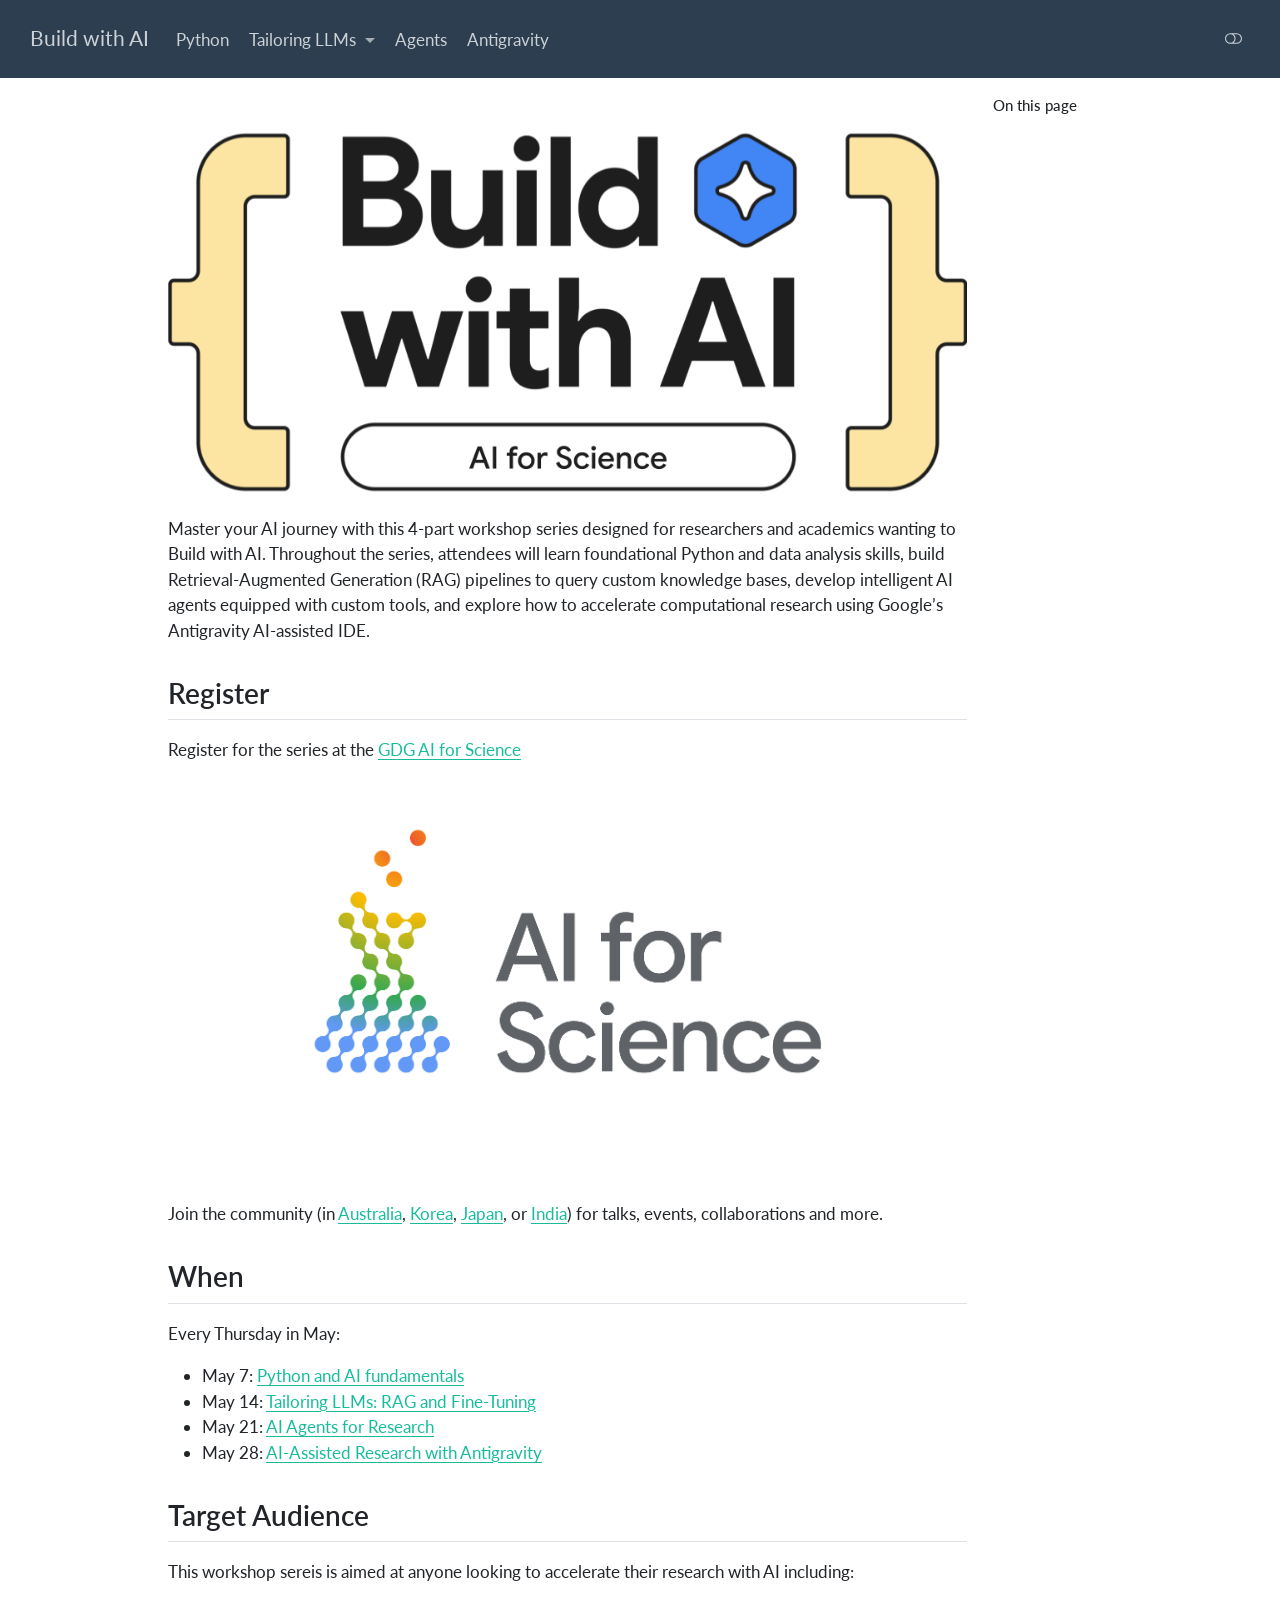
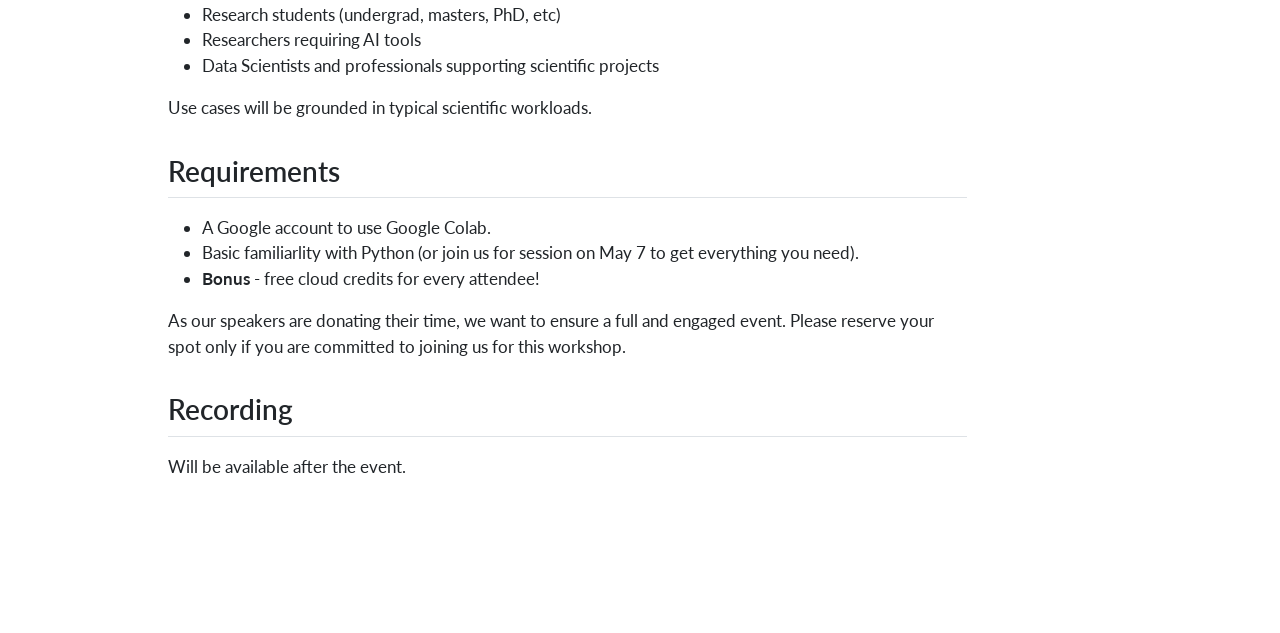
==== index.html @ 70e8b4d7 "Built site for gh-pages" ====
<!DOCTYPE html>
<html xmlns="http://www.w3.org/1999/xhtml" lang="en" xml:lang="en"><head>

<meta charset="utf-8">
<meta name="generator" content="quarto-1.8.27">

<meta name="viewport" content="width=device-width, initial-scale=1.0, user-scalable=yes">


<title>Build with AI</title>
<style>
code{white-space: pre-wrap;}
span.smallcaps{font-variant: small-caps;}
div.columns{display: flex; gap: min(4vw, 1.5em);}
div.column{flex: auto; overflow-x: auto;}
div.hanging-indent{margin-left: 1.5em; text-indent: -1.5em;}
ul.task-list{list-style: none;}
ul.task-list li input[type="checkbox"] {
  width: 0.8em;
  margin: 0 0.8em 0.2em -1em; /* quarto-specific, see https://github.com/quarto-dev/quarto-cli/issues/4556 */ 
  vertical-align: middle;
}
</style>


<script src="site_libs/quarto-nav/quarto-nav.js"></script>
<script src="site_libs/quarto-nav/headroom.min.js"></script>
<script src="site_libs/clipboard/clipboard.min.js"></script>
<script src="site_libs/quarto-search/autocomplete.umd.js"></script>
<script src="site_libs/quarto-search/fuse.min.js"></script>
<script src="site_libs/quarto-search/quarto-search.js"></script>
<meta name="quarto:offset" content="./">
<script src="site_libs/quarto-html/quarto.js" type="module"></script>
<script src="site_libs/quarto-html/tabsets/tabsets.js" type="module"></script>
<script src="site_libs/quarto-html/axe/axe-check.js" type="module"></script>
<script src="site_libs/quarto-html/popper.min.js"></script>
<script src="site_libs/quarto-html/tippy.umd.min.js"></script>
<script src="site_libs/quarto-html/anchor.min.js"></script>
<link href="site_libs/quarto-html/tippy.css" rel="stylesheet">
<link href="site_libs/quarto-html/quarto-syntax-highlighting-ed96de9b727972fe78a7b5d16c58bf87.css" rel="stylesheet" class="quarto-color-scheme" id="quarto-text-highlighting-styles">
<link href="site_libs/quarto-html/quarto-syntax-highlighting-dark-4d9afe2b8d18ee9fa5d0d57b5ed4214d.css" rel="stylesheet" class="quarto-color-scheme quarto-color-alternate" id="quarto-text-highlighting-styles">
<link href="site_libs/quarto-html/quarto-syntax-highlighting-ed96de9b727972fe78a7b5d16c58bf87.css" rel="stylesheet" class="quarto-color-scheme-extra" id="quarto-text-highlighting-styles">
<script src="site_libs/bootstrap/bootstrap.min.js"></script>
<link href="site_libs/bootstrap/bootstrap-icons.css" rel="stylesheet">
<link href="site_libs/bootstrap/bootstrap-bf780066b1fca8c22222318b3da0bfdb.min.css" rel="stylesheet" append-hash="true" class="quarto-color-scheme" id="quarto-bootstrap" data-mode="light">
<link href="site_libs/bootstrap/bootstrap-dark-e5eeef9e8c139ec4f16a8aa0ad0425fe.min.css" rel="stylesheet" append-hash="true" class="quarto-color-scheme quarto-color-alternate" id="quarto-bootstrap" data-mode="dark">
<link href="site_libs/bootstrap/bootstrap-bf780066b1fca8c22222318b3da0bfdb.min.css" rel="stylesheet" append-hash="true" class="quarto-color-scheme-extra" id="quarto-bootstrap" data-mode="light">
<script id="quarto-search-options" type="application/json">{
  "location": "navbar",
  "copy-button": false,
  "collapse-after": 3,
  "panel-placement": "end",
  "type": "overlay",
  "limit": 50,
  "keyboard-shortcut": [
    "f",
    "/",
    "s"
  ],
  "show-item-context": false,
  "language": {
    "search-no-results-text": "No results",
    "search-matching-documents-text": "matching documents",
    "search-copy-link-title": "Copy link to search",
    "search-hide-matches-text": "Hide additional matches",
    "search-more-match-text": "more match in this document",
    "search-more-matches-text": "more matches in this document",
    "search-clear-button-title": "Clear",
    "search-text-placeholder": "",
    "search-detached-cancel-button-title": "Cancel",
    "search-submit-button-title": "Submit",
    "search-label": "Search"
  }
}</script>
<script async="" src="https://www.googletagmanager.com/gtag/js?id=G-Z7E5C7LLKG"></script>

<script type="text/javascript">

window.dataLayer = window.dataLayer || [];
function gtag(){dataLayer.push(arguments);}
gtag('js', new Date());
gtag('config', 'G-Z7E5C7LLKG', { 'anonymize_ip': true});
</script>


<link rel="stylesheet" href="styles.css">
</head>

<body class="nav-fixed quarto-light"><script id="quarto-html-before-body" type="application/javascript">
    const toggleBodyColorMode = (bsSheetEl) => {
      const mode = bsSheetEl.getAttribute("data-mode");
      const bodyEl = window.document.querySelector("body");
      if (mode === "dark") {
        bodyEl.classList.add("quarto-dark");
        bodyEl.classList.remove("quarto-light");
      } else {
        bodyEl.classList.add("quarto-light");
        bodyEl.classList.remove("quarto-dark");
      }
    }
    const toggleBodyColorPrimary = () => {
      const bsSheetEl = window.document.querySelector("link#quarto-bootstrap:not([rel=disabled-stylesheet])");
      if (bsSheetEl) {
        toggleBodyColorMode(bsSheetEl);
      }
    }
    const setColorSchemeToggle = (alternate) => {
      const toggles = window.document.querySelectorAll('.quarto-color-scheme-toggle');
      for (let i=0; i < toggles.length; i++) {
        const toggle = toggles[i];
        if (toggle) {
          if (alternate) {
            toggle.classList.add("alternate");
          } else {
            toggle.classList.remove("alternate");
          }
        }
      }
    };
    const toggleColorMode = (alternate) => {
      // Switch the stylesheets
      const primaryStylesheets = window.document.querySelectorAll('link.quarto-color-scheme:not(.quarto-color-alternate)');
      const alternateStylesheets = window.document.querySelectorAll('link.quarto-color-scheme.quarto-color-alternate');
      manageTransitions('#quarto-margin-sidebar .nav-link', false);
      if (alternate) {
        // note: dark is layered on light, we don't disable primary!
        enableStylesheet(alternateStylesheets);
        for (const sheetNode of alternateStylesheets) {
          if (sheetNode.id === "quarto-bootstrap") {
            toggleBodyColorMode(sheetNode);
          }
        }
      } else {
        disableStylesheet(alternateStylesheets);
        enableStylesheet(primaryStylesheets)
        toggleBodyColorPrimary();
      }
      manageTransitions('#quarto-margin-sidebar .nav-link', true);
      // Switch the toggles
      setColorSchemeToggle(alternate)
      // Hack to workaround the fact that safari doesn't
      // properly recolor the scrollbar when toggling (#1455)
      if (navigator.userAgent.indexOf('Safari') > 0 && navigator.userAgent.indexOf('Chrome') == -1) {
        manageTransitions("body", false);
        window.scrollTo(0, 1);
        setTimeout(() => {
          window.scrollTo(0, 0);
          manageTransitions("body", true);
        }, 40);
      }
    }
    const disableStylesheet = (stylesheets) => {
      for (let i=0; i < stylesheets.length; i++) {
        const stylesheet = stylesheets[i];
        stylesheet.rel = 'disabled-stylesheet';
      }
    }
    const enableStylesheet = (stylesheets) => {
      for (let i=0; i < stylesheets.length; i++) {
        const stylesheet = stylesheets[i];
        if(stylesheet.rel !== 'stylesheet') { // for Chrome, which will still FOUC without this check
          stylesheet.rel = 'stylesheet';
        }
      }
    }
    const manageTransitions = (selector, allowTransitions) => {
      const els = window.document.querySelectorAll(selector);
      for (let i=0; i < els.length; i++) {
        const el = els[i];
        if (allowTransitions) {
          el.classList.remove('notransition');
        } else {
          el.classList.add('notransition');
        }
      }
    }
    const isFileUrl = () => {
      return window.location.protocol === 'file:';
    }
    const hasAlternateSentinel = () => {
      let styleSentinel = getColorSchemeSentinel();
      if (styleSentinel !== null) {
        return styleSentinel === "alternate";
      } else {
        return false;
      }
    }
    const setStyleSentinel = (alternate) => {
      const value = alternate ? "alternate" : "default";
      if (!isFileUrl()) {
        window.localStorage.setItem("quarto-color-scheme", value);
      } else {
        localAlternateSentinel = value;
      }
    }
    const getColorSchemeSentinel = () => {
      if (!isFileUrl()) {
        const storageValue = window.localStorage.getItem("quarto-color-scheme");
        return storageValue != null ? storageValue : localAlternateSentinel;
      } else {
        return localAlternateSentinel;
      }
    }
    const toggleGiscusIfUsed = (isAlternate, darkModeDefault) => {
      const baseTheme = document.querySelector('#giscus-base-theme')?.value ?? 'light';
      const alternateTheme = document.querySelector('#giscus-alt-theme')?.value ?? 'dark';
      let newTheme = '';
      if(authorPrefersDark) {
        newTheme = isAlternate ? baseTheme : alternateTheme;
      } else {
        newTheme = isAlternate ? alternateTheme : baseTheme;
      }
      const changeGiscusTheme = () => {
        // From: https://github.com/giscus/giscus/issues/336
        const sendMessage = (message) => {
          const iframe = document.querySelector('iframe.giscus-frame');
          if (!iframe) return;
          iframe.contentWindow.postMessage({ giscus: message }, 'https://giscus.app');
        }
        sendMessage({
          setConfig: {
            theme: newTheme
          }
        });
      }
      const isGiscussLoaded = window.document.querySelector('iframe.giscus-frame') !== null;
      if (isGiscussLoaded) {
        changeGiscusTheme();
      }
    };
    const authorPrefersDark = false;
    const queryPrefersDark = window.matchMedia('(prefers-color-scheme: dark)');
    const darkModeDefault = queryPrefersDark.matches;
      document.querySelector('link#quarto-text-highlighting-styles.quarto-color-scheme-extra').rel = 'disabled-stylesheet';
      document.querySelector('link#quarto-bootstrap.quarto-color-scheme-extra').rel = 'disabled-stylesheet';
    let localAlternateSentinel = darkModeDefault ? 'alternate' : 'default';
    // Dark / light mode switch
    window.quartoToggleColorScheme = () => {
      // Read the current dark / light value
      let toAlternate = !hasAlternateSentinel();
      toggleColorMode(toAlternate);
      setStyleSentinel(toAlternate);
      toggleGiscusIfUsed(toAlternate, darkModeDefault);
      window.dispatchEvent(new Event('resize'));
    };
    queryPrefersDark.addEventListener("change", e => {
      if(window.localStorage.getItem("quarto-color-scheme") !== null)
        return;
      const alternate = e.matches
      toggleColorMode(alternate);
      localAlternateSentinel = e.matches ? 'alternate' : 'default'; // this is used alongside local storage!
      toggleGiscusIfUsed(alternate, darkModeDefault);
    });
    // Switch to dark mode if need be
    if (hasAlternateSentinel()) {
      toggleColorMode(true);
    } else {
      toggleColorMode(false);
    }
  </script>

<div id="quarto-search-results"></div>
  <header id="quarto-header" class="headroom fixed-top">
    <nav class="navbar navbar-expand-lg " data-bs-theme="dark">
      <div class="navbar-container container-fluid">
      <div class="navbar-brand-container mx-auto">
    <a class="navbar-brand" href="./index.html">
    <span class="navbar-title">Build with AI</span>
    </a>
  </div>
            <div id="quarto-search" class="" title="Search"></div>
          <button class="navbar-toggler" type="button" data-bs-toggle="collapse" data-bs-target="#navbarCollapse" aria-controls="navbarCollapse" role="menu" aria-expanded="false" aria-label="Toggle navigation" onclick="if (window.quartoToggleHeadroom) { window.quartoToggleHeadroom(); }">
  <span class="navbar-toggler-icon"></span>
</button>
          <div class="collapse navbar-collapse" id="navbarCollapse">
            <ul class="navbar-nav navbar-nav-scroll me-auto">
  <li class="nav-item">
    <a class="nav-link" href="./session/01-intro.html"> 
<span class="menu-text">Python</span></a>
  </li>  
  <li class="nav-item dropdown ">
    <a class="nav-link dropdown-toggle" href="#" id="nav-menu-tailoring-llms" role="link" data-bs-toggle="dropdown" aria-expanded="false">
 <span class="menu-text">Tailoring LLMs</span>
    </a>
    <ul class="dropdown-menu" aria-labelledby="nav-menu-tailoring-llms">    
        <li>
    <a class="dropdown-item" href="./session/02-a-finetune.html">
 <span class="dropdown-text">Finetuning</span></a>
  </li>  
        <li>
    <a class="dropdown-item" href="./session/02-b-RAG.html">
 <span class="dropdown-text">RAG</span></a>
  </li>  
    </ul>
  </li>
  <li class="nav-item">
    <a class="nav-link" href="./session/03-agents.html"> 
<span class="menu-text">Agents</span></a>
  </li>  
  <li class="nav-item">
    <a class="nav-link" href="./session/04-antigravity.html"> 
<span class="menu-text">Antigravity</span></a>
  </li>  
</ul>
          </div> <!-- /navcollapse -->
            <div class="quarto-navbar-tools">
  <a href="" class="quarto-color-scheme-toggle quarto-navigation-tool  px-1" onclick="window.quartoToggleColorScheme(); return false;" title="Toggle dark mode"><i class="bi"></i></a>
</div>
      </div> <!-- /container-fluid -->
    </nav>
</header>
<!-- content -->
<div id="quarto-content" class="quarto-container page-columns page-rows-contents page-layout-article page-navbar">
<!-- sidebar -->
<!-- margin-sidebar -->
    <div id="quarto-margin-sidebar" class="sidebar margin-sidebar">
        <nav id="TOC" role="doc-toc" class="toc-active">
    <h2 id="toc-title">On this page</h2>
   
  <ul class="collapse">
  <li><a href="#register" id="toc-register" class="nav-link active" data-scroll-target="#register">Register</a></li>
  <li><a href="#when" id="toc-when" class="nav-link" data-scroll-target="#when">When</a></li>
  <li><a href="#target-audience" id="toc-target-audience" class="nav-link" data-scroll-target="#target-audience">Target Audience</a></li>
  <li><a href="#requirements" id="toc-requirements" class="nav-link" data-scroll-target="#requirements">Requirements</a></li>
  <li><a href="#recording" id="toc-recording" class="nav-link" data-scroll-target="#recording">Recording</a></li>
  </ul>
<div class="toc-actions"><ul class="collapse"><li><a href="https://github.com/gdgaiforscience/Build-with-AI/edit/main/index.qmd" class="toc-action"><i class="bi bi-github"></i>Edit this page</a></li></ul></div></nav>
    </div>
<!-- main -->
<main class="content" id="quarto-document-content"><header id="title-block-header" class="quarto-title-block"></header>





<p><img src="./BwAI-logo.png" class="img-fluid"></p>
<p>Master your AI journey with this 4-part workshop series designed for researchers and academics wanting to Build with AI. Throughout the series, attendees will learn foundational Python and data analysis skills, build Retrieval-Augmented Generation (RAG) pipelines to query custom knowledge bases, develop intelligent AI agents equipped with custom tools, and explore how to accelerate computational research using Google’s Antigravity AI-assisted IDE.</p>
<section id="register" class="level2">
<h2 class="anchored" data-anchor-id="register">Register</h2>
<p>Register for the series at the <a href="https://gdg.community.dev/events/details/google-gdg-ai-for-science-australia-presents-build-with-ai-python-and-ai-fundamentals/">GDG AI for Science</a></p>
<p><img src="./aiforsci.png" class="img-fluid"></p>
<p>Join the community (in <a href="https://gdg.community.dev/gdg-ai-for-science-australia/">Australia</a>, <a href="https://gdg.community.dev/gdg-ai-for-science-korea/">Korea</a>, <a href="https://gdg.community.dev/gdg-ai-for-science-japan">Japan</a>, or <a href="https://gdg.community.dev/gdg-ai-for-science-india/">India</a>) for talks, events, collaborations and more.</p>
</section>
<section id="when" class="level2">
<h2 class="anchored" data-anchor-id="when">When</h2>
<p>Every Thursday in May:</p>
<ul>
<li>May 7: <a href="https://gdg.community.dev/events/details/google-gdg-ai-for-science-australia-presents-build-with-ai-python-and-ai-fundamentals/">Python and AI fundamentals</a></li>
<li>May 14: <a href="https://gdg.community.dev/events/details/google-gdg-ai-for-science-australia-presents-build-with-ai-tailoring-llms-rag-and-fine-tuning/">Tailoring LLMs: RAG and Fine-Tuning</a></li>
<li>May 21: <a href="https://gdg.community.dev/events/details/google-gdg-ai-for-science-australia-presents-build-with-ai-ai-agents-for-research/">AI Agents for Research</a></li>
<li>May 28: <a href="https://gdg.community.dev/events/details/google-gdg-ai-for-science-australia-presents-build-with-ai-ai-assisted-research-with-antigravity/">AI-Assisted Research with Antigravity</a></li>
</ul>
</section>
<section id="target-audience" class="level2">
<h2 class="anchored" data-anchor-id="target-audience">Target Audience</h2>
<p>This workshop sereis is aimed at anyone looking to accelerate their research with AI including:</p>
<ul>
<li>Research students (undergrad, masters, PhD, etc)</li>
<li>Researchers requiring AI tools</li>
<li>Data Scientists and professionals supporting scientific projects</li>
</ul>
<p>Use cases will be grounded in typical scientific workloads.</p>
</section>
<section id="requirements" class="level2">
<h2 class="anchored" data-anchor-id="requirements">Requirements</h2>
<ul>
<li>A Google account to use Google Colab.</li>
<li>Basic familiarlity with Python (or join us for session on May 7 to get everything you need).</li>
<li><strong>Bonus</strong> - free cloud credits for every attendee!</li>
</ul>
<p>As our speakers are donating their time, we want to ensure a full and engaged event. Please reserve your spot only if you are committed to joining us for this workshop.</p>
</section>
<section id="recording" class="level2">
<h2 class="anchored" data-anchor-id="recording">Recording</h2>
<p>Will be available after the event.</p>


</section>

</main> <!-- /main -->
<script id="quarto-html-after-body" type="application/javascript">
  window.document.addEventListener("DOMContentLoaded", function (event) {
    // Ensure there is a toggle, if there isn't float one in the top right
    if (window.document.querySelector('.quarto-color-scheme-toggle') === null) {
      const a = window.document.createElement('a');
      a.classList.add('top-right');
      a.classList.add('quarto-color-scheme-toggle');
      a.href = "";
      a.onclick = function() { try { window.quartoToggleColorScheme(); } catch {} return false; };
      const i = window.document.createElement("i");
      i.classList.add('bi');
      a.appendChild(i);
      window.document.body.appendChild(a);
    }
    setColorSchemeToggle(hasAlternateSentinel())
    const icon = "";
    const anchorJS = new window.AnchorJS();
    anchorJS.options = {
      placement: 'right',
      icon: icon
    };
    anchorJS.add('.anchored');
    const isCodeAnnotation = (el) => {
      for (const clz of el.classList) {
        if (clz.startsWith('code-annotation-')) {                     
          return true;
        }
      }
      return false;
    }
    const onCopySuccess = function(e) {
      // button target
      const button = e.trigger;
      // don't keep focus
      button.blur();
      // flash "checked"
      button.classList.add('code-copy-button-checked');
      var currentTitle = button.getAttribute("title");
      button.setAttribute("title", "Copied!");
      let tooltip;
      if (window.bootstrap) {
        button.setAttribute("data-bs-toggle", "tooltip");
        button.setAttribute("data-bs-placement", "left");
        button.setAttribute("data-bs-title", "Copied!");
        tooltip = new bootstrap.Tooltip(button, 
          { trigger: "manual", 
            customClass: "code-copy-button-tooltip",
            offset: [0, -8]});
        tooltip.show();    
      }
      setTimeout(function() {
        if (tooltip) {
          tooltip.hide();
          button.removeAttribute("data-bs-title");
          button.removeAttribute("data-bs-toggle");
          button.removeAttribute("data-bs-placement");
        }
        button.setAttribute("title", currentTitle);
        button.classList.remove('code-copy-button-checked');
      }, 1000);
      // clear code selection
      e.clearSelection();
    }
    const getTextToCopy = function(trigger) {
      const outerScaffold = trigger.parentElement.cloneNode(true);
      const codeEl = outerScaffold.querySelector('code');
      for (const childEl of codeEl.children) {
        if (isCodeAnnotation(childEl)) {
          childEl.remove();
        }
      }
      return codeEl.innerText;
    }
    const clipboard = new window.ClipboardJS('.code-copy-button:not([data-in-quarto-modal])', {
      text: getTextToCopy
    });
    clipboard.on('success', onCopySuccess);
    if (window.document.getElementById('quarto-embedded-source-code-modal')) {
      const clipboardModal = new window.ClipboardJS('.code-copy-button[data-in-quarto-modal]', {
        text: getTextToCopy,
        container: window.document.getElementById('quarto-embedded-source-code-modal')
      });
      clipboardModal.on('success', onCopySuccess);
    }
      var localhostRegex = new RegExp(/^(?:http|https):\/\/localhost\:?[0-9]*\//);
      var mailtoRegex = new RegExp(/^mailto:/);
        var filterRegex = new RegExp("https:\/\/gdgaiforscience\.github\.io\/Build-with-AI\/");
      var isInternal = (href) => {
          return filterRegex.test(href) || localhostRegex.test(href) || mailtoRegex.test(href);
      }
      // Inspect non-navigation links and adorn them if external
     var links = window.document.querySelectorAll('a[href]:not(.nav-link):not(.navbar-brand):not(.toc-action):not(.sidebar-link):not(.sidebar-item-toggle):not(.pagination-link):not(.no-external):not([aria-hidden]):not(.dropdown-item):not(.quarto-navigation-tool):not(.about-link)');
      for (var i=0; i<links.length; i++) {
        const link = links[i];
        if (!isInternal(link.href)) {
          // undo the damage that might have been done by quarto-nav.js in the case of
          // links that we want to consider external
          if (link.dataset.originalHref !== undefined) {
            link.href = link.dataset.originalHref;
          }
        }
      }
    function tippyHover(el, contentFn, onTriggerFn, onUntriggerFn) {
      const config = {
        allowHTML: true,
        maxWidth: 500,
        delay: 100,
        arrow: false,
        appendTo: function(el) {
            return el.parentElement;
        },
        interactive: true,
        interactiveBorder: 10,
        theme: 'quarto',
        placement: 'bottom-start',
      };
      if (contentFn) {
        config.content = contentFn;
      }
      if (onTriggerFn) {
        config.onTrigger = onTriggerFn;
      }
      if (onUntriggerFn) {
        config.onUntrigger = onUntriggerFn;
      }
      window.tippy(el, config); 
    }
    const noterefs = window.document.querySelectorAll('a[role="doc-noteref"]');
    for (var i=0; i<noterefs.length; i++) {
      const ref = noterefs[i];
      tippyHover(ref, function() {
        // use id or data attribute instead here
        let href = ref.getAttribute('data-footnote-href') || ref.getAttribute('href');
        try { href = new URL(href).hash; } catch {}
        const id = href.replace(/^#\/?/, "");
        const note = window.document.getElementById(id);
        if (note) {
          return note.innerHTML;
        } else {
          return "";
        }
      });
    }
    const xrefs = window.document.querySelectorAll('a.quarto-xref');
    const processXRef = (id, note) => {
      // Strip column container classes
      const stripColumnClz = (el) => {
        el.classList.remove("page-full", "page-columns");
        if (el.children) {
          for (const child of el.children) {
            stripColumnClz(child);
          }
        }
      }
      stripColumnClz(note)
      if (id === null || id.startsWith('sec-')) {
        // Special case sections, only their first couple elements
        const container = document.createElement("div");
        if (note.children && note.children.length > 2) {
          container.appendChild(note.children[0].cloneNode(true));
          for (let i = 1; i < note.children.length; i++) {
            const child = note.children[i];
            if (child.tagName === "P" && child.innerText === "") {
              continue;
            } else {
              container.appendChild(child.cloneNode(true));
              break;
            }
          }
          if (window.Quarto?.typesetMath) {
            window.Quarto.typesetMath(container);
          }
          return container.innerHTML
        } else {
          if (window.Quarto?.typesetMath) {
            window.Quarto.typesetMath(note);
          }
          return note.innerHTML;
        }
      } else {
        // Remove any anchor links if they are present
        const anchorLink = note.querySelector('a.anchorjs-link');
        if (anchorLink) {
          anchorLink.remove();
        }
        if (window.Quarto?.typesetMath) {
          window.Quarto.typesetMath(note);
        }
        if (note.classList.contains("callout")) {
          return note.outerHTML;
        } else {
          return note.innerHTML;
        }
      }
    }
    for (var i=0; i<xrefs.length; i++) {
      const xref = xrefs[i];
      tippyHover(xref, undefined, function(instance) {
        instance.disable();
        let url = xref.getAttribute('href');
        let hash = undefined; 
        if (url.startsWith('#')) {
          hash = url;
        } else {
          try { hash = new URL(url).hash; } catch {}
        }
        if (hash) {
          const id = hash.replace(/^#\/?/, "");
          const note = window.document.getElementById(id);
          if (note !== null) {
            try {
              const html = processXRef(id, note.cloneNode(true));
              instance.setContent(html);
            } finally {
              instance.enable();
              instance.show();
            }
          } else {
            // See if we can fetch this
            fetch(url.split('#')[0])
            .then(res => res.text())
            .then(html => {
              const parser = new DOMParser();
              const htmlDoc = parser.parseFromString(html, "text/html");
              const note = htmlDoc.getElementById(id);
              if (note !== null) {
                const html = processXRef(id, note);
                instance.setContent(html);
              } 
            }).finally(() => {
              instance.enable();
              instance.show();
            });
          }
        } else {
          // See if we can fetch a full url (with no hash to target)
          // This is a special case and we should probably do some content thinning / targeting
          fetch(url)
          .then(res => res.text())
          .then(html => {
            const parser = new DOMParser();
            const htmlDoc = parser.parseFromString(html, "text/html");
            const note = htmlDoc.querySelector('main.content');
            if (note !== null) {
              // This should only happen for chapter cross references
              // (since there is no id in the URL)
              // remove the first header
              if (note.children.length > 0 && note.children[0].tagName === "HEADER") {
                note.children[0].remove();
              }
              const html = processXRef(null, note);
              instance.setContent(html);
            } 
          }).finally(() => {
            instance.enable();
            instance.show();
          });
        }
      }, function(instance) {
      });
    }
        let selectedAnnoteEl;
        const selectorForAnnotation = ( cell, annotation) => {
          let cellAttr = 'data-code-cell="' + cell + '"';
          let lineAttr = 'data-code-annotation="' +  annotation + '"';
          const selector = 'span[' + cellAttr + '][' + lineAttr + ']';
          return selector;
        }
        const selectCodeLines = (annoteEl) => {
          const doc = window.document;
          const targetCell = annoteEl.getAttribute("data-target-cell");
          const targetAnnotation = annoteEl.getAttribute("data-target-annotation");
          const annoteSpan = window.document.querySelector(selectorForAnnotation(targetCell, targetAnnotation));
          const lines = annoteSpan.getAttribute("data-code-lines").split(",");
          const lineIds = lines.map((line) => {
            return targetCell + "-" + line;
          })
          let top = null;
          let height = null;
          let parent = null;
          if (lineIds.length > 0) {
              //compute the position of the single el (top and bottom and make a div)
              const el = window.document.getElementById(lineIds[0]);
              top = el.offsetTop;
              height = el.offsetHeight;
              parent = el.parentElement.parentElement;
            if (lineIds.length > 1) {
              const lastEl = window.document.getElementById(lineIds[lineIds.length - 1]);
              const bottom = lastEl.offsetTop + lastEl.offsetHeight;
              height = bottom - top;
            }
            if (top !== null && height !== null && parent !== null) {
              // cook up a div (if necessary) and position it 
              let div = window.document.getElementById("code-annotation-line-highlight");
              if (div === null) {
                div = window.document.createElement("div");
                div.setAttribute("id", "code-annotation-line-highlight");
                div.style.position = 'absolute';
                parent.appendChild(div);
              }
              div.style.top = top - 2 + "px";
              div.style.height = height + 4 + "px";
              div.style.left = 0;
              let gutterDiv = window.document.getElementById("code-annotation-line-highlight-gutter");
              if (gutterDiv === null) {
                gutterDiv = window.document.createElement("div");
                gutterDiv.setAttribute("id", "code-annotation-line-highlight-gutter");
                gutterDiv.style.position = 'absolute';
                const codeCell = window.document.getElementById(targetCell);
                const gutter = codeCell.querySelector('.code-annotation-gutter');
                gutter.appendChild(gutterDiv);
              }
              gutterDiv.style.top = top - 2 + "px";
              gutterDiv.style.height = height + 4 + "px";
            }
            selectedAnnoteEl = annoteEl;
          }
        };
        const unselectCodeLines = () => {
          const elementsIds = ["code-annotation-line-highlight", "code-annotation-line-highlight-gutter"];
          elementsIds.forEach((elId) => {
            const div = window.document.getElementById(elId);
            if (div) {
              div.remove();
            }
          });
          selectedAnnoteEl = undefined;
        };
          // Handle positioning of the toggle
      window.addEventListener(
        "resize",
        throttle(() => {
          elRect = undefined;
          if (selectedAnnoteEl) {
            selectCodeLines(selectedAnnoteEl);
          }
        }, 10)
      );
      function throttle(fn, ms) {
      let throttle = false;
      let timer;
        return (...args) => {
          if(!throttle) { // first call gets through
              fn.apply(this, args);
              throttle = true;
          } else { // all the others get throttled
              if(timer) clearTimeout(timer); // cancel #2
              timer = setTimeout(() => {
                fn.apply(this, args);
                timer = throttle = false;
              }, ms);
          }
        };
      }
        // Attach click handler to the DT
        const annoteDls = window.document.querySelectorAll('dt[data-target-cell]');
        for (const annoteDlNode of annoteDls) {
          annoteDlNode.addEventListener('click', (event) => {
            const clickedEl = event.target;
            if (clickedEl !== selectedAnnoteEl) {
              unselectCodeLines();
              const activeEl = window.document.querySelector('dt[data-target-cell].code-annotation-active');
              if (activeEl) {
                activeEl.classList.remove('code-annotation-active');
              }
              selectCodeLines(clickedEl);
              clickedEl.classList.add('code-annotation-active');
            } else {
              // Unselect the line
              unselectCodeLines();
              clickedEl.classList.remove('code-annotation-active');
            }
          });
        }
    const findCites = (el) => {
      const parentEl = el.parentElement;
      if (parentEl) {
        const cites = parentEl.dataset.cites;
        if (cites) {
          return {
            el,
            cites: cites.split(' ')
          };
        } else {
          return findCites(el.parentElement)
        }
      } else {
        return undefined;
      }
    };
    var bibliorefs = window.document.querySelectorAll('a[role="doc-biblioref"]');
    for (var i=0; i<bibliorefs.length; i++) {
      const ref = bibliorefs[i];
      const citeInfo = findCites(ref);
      if (citeInfo) {
        tippyHover(citeInfo.el, function() {
          var popup = window.document.createElement('div');
          citeInfo.cites.forEach(function(cite) {
            var citeDiv = window.document.createElement('div');
            citeDiv.classList.add('hanging-indent');
            citeDiv.classList.add('csl-entry');
            var biblioDiv = window.document.getElementById('ref-' + cite);
            if (biblioDiv) {
              citeDiv.innerHTML = biblioDiv.innerHTML;
            }
            popup.appendChild(citeDiv);
          });
          return popup.innerHTML;
        });
      }
    }
  });
  </script>
</div> <!-- /content -->




<footer class="footer"><div class="nav-footer"><div class="nav-footer-center"><div class="toc-actions d-sm-block d-md-none"><ul><li><a href="https://github.com/gdgaiforscience/Build-with-AI/edit/main/index.qmd" class="toc-action"><i class="bi bi-github"></i>Edit this page</a></li></ul></div></div></div></footer></body></html>
---- site_libs/quarto-html/tippy.css ----
.tippy-box[data-animation=fade][data-state=hidden]{opacity:0}[data-tippy-root]{max-width:calc(100vw - 10px)}.tippy-box{position:relative;background-color:#333;color:#fff;border-radius:4px;font-size:14px;line-height:1.4;white-space:normal;outline:0;transition-property:transform,visibility,opacity}.tippy-box[data-placement^=top]>.tippy-arrow{bottom:0}.tippy-box[data-placement^=top]>.tippy-arrow:before{bottom:-7px;left:0;border-width:8px 8px 0;border-top-color:initial;transform-origin:center top}.tippy-box[data-placement^=bottom]>.tippy-arrow{top:0}.tippy-box[data-placement^=bottom]>.tippy-arrow:before{top:-7px;left:0;border-width:0 8px 8px;border-bottom-color:initial;transform-origin:center bottom}.tippy-box[data-placement^=left]>.tippy-arrow{right:0}.tippy-box[data-placement^=left]>.tippy-arrow:before{border-width:8px 0 8px 8px;border-left-color:initial;right:-7px;transform-origin:center left}.tippy-box[data-placement^=right]>.tippy-arrow{left:0}.tippy-box[data-placement^=right]>.tippy-arrow:before{left:-7px;border-width:8px 8px 8px 0;border-right-color:initial;transform-origin:center right}.tippy-box[data-inertia][data-state=visible]{transition-timing-function:cubic-bezier(.54,1.5,.38,1.11)}.tippy-arrow{width:16px;height:16px;color:#333}.tippy-arrow:before{content:"";position:absolute;border-color:transparent;border-style:solid}.tippy-content{position:relative;padding:5px 9px;z-index:1}
---- site_libs/quarto-html/quarto-syntax-highlighting-ed96de9b727972fe78a7b5d16c58bf87.css ----
/* quarto syntax highlight colors */
:root {
  --quarto-hl-ot-color: #003B4F;
  --quarto-hl-at-color: #657422;
  --quarto-hl-ss-color: #20794D;
  --quarto-hl-an-color: #5E5E5E;
  --quarto-hl-fu-color: #4758AB;
  --quarto-hl-st-color: #20794D;
  --quarto-hl-cf-color: #003B4F;
  --quarto-hl-op-color: #5E5E5E;
  --quarto-hl-er-color: #AD0000;
  --quarto-hl-bn-color: #AD0000;
  --quarto-hl-al-color: #AD0000;
  --quarto-hl-va-color: #111111;
  --quarto-hl-bu-color: inherit;
  --quarto-hl-ex-color: inherit;
  --quarto-hl-pp-color: #AD0000;
  --quarto-hl-in-color: #5E5E5E;
  --quarto-hl-vs-color: #20794D;
  --quarto-hl-wa-color: #5E5E5E;
  --quarto-hl-do-color: #5E5E5E;
  --quarto-hl-im-color: #00769E;
  --quarto-hl-ch-color: #20794D;
  --quarto-hl-dt-color: #AD0000;
  --quarto-hl-fl-color: #AD0000;
  --quarto-hl-co-color: #5E5E5E;
  --quarto-hl-cv-color: #5E5E5E;
  --quarto-hl-cn-color: #8f5902;
  --quarto-hl-sc-color: #5E5E5E;
  --quarto-hl-dv-color: #AD0000;
  --quarto-hl-kw-color: #003B4F;
}

/* other quarto variables */
:root {
  --quarto-font-monospace: SFMono-Regular, Menlo, Monaco, Consolas, "Liberation Mono", "Courier New", monospace;
}

/* syntax highlight based on Pandoc's rules */
pre > code.sourceCode > span {
  color: #003B4F;
}

code.sourceCode > span {
  color: #003B4F;
}

div.sourceCode,
div.sourceCode pre.sourceCode {
  color: #003B4F;
}

/* Normal */
code span {
  color: #003B4F;
}

/* Alert */
code span.al {
  color: #AD0000;
  font-style: inherit;
}

/* Annotation */
code span.an {
  color: #5E5E5E;
  font-style: inherit;
}

/* Attribute */
code span.at {
  color: #657422;
  font-style: inherit;
}

/* BaseN */
code span.bn {
  color: #AD0000;
  font-style: inherit;
}

/* BuiltIn */
code span.bu {
  font-style: inherit;
}

/* ControlFlow */
code span.cf {
  color: #003B4F;
  font-weight: bold;
  font-style: inherit;
}

/* Char */
code span.ch {
  color: #20794D;
  font-style: inherit;
}

/* Constant */
code span.cn {
  color: #8f5902;
  font-style: inherit;
}

/* Comment */
code span.co {
  color: #5E5E5E;
  font-style: inherit;
}

/* CommentVar */
code span.cv {
  color: #5E5E5E;
  font-style: italic;
}

/* Documentation */
code span.do {
  color: #5E5E5E;
  font-style: italic;
}

/* DataType */
code span.dt {
  color: #AD0000;
  font-style: inherit;
}

/* DecVal */
code span.dv {
  color: #AD0000;
  font-style: inherit;
}

/* Error */
code span.er {
  color: #AD0000;
  font-style: inherit;
}

/* Extension */
code span.ex {
  font-style: inherit;
}

/* Float */
code span.fl {
  color: #AD0000;
  font-style: inherit;
}

/* Function */
code span.fu {
  color: #4758AB;
  font-style: inherit;
}

/* Import */
code span.im {
  color: #00769E;
  font-style: inherit;
}

/* Information */
code span.in {
  color: #5E5E5E;
  font-style: inherit;
}

/* Keyword */
code span.kw {
  color: #003B4F;
  font-weight: bold;
  font-style: inherit;
}

/* Operator */
code span.op {
  color: #5E5E5E;
  font-style: inherit;
}

/* Other */
code span.ot {
  color: #003B4F;
  font-style: inherit;
}

/* Preprocessor */
code span.pp {
  color: #AD0000;
  font-style: inherit;
}

/* SpecialChar */
code span.sc {
  color: #5E5E5E;
  font-style: inherit;
}

/* SpecialString */
code span.ss {
  color: #20794D;
  font-style: inherit;
}

/* String */
code span.st {
  color: #20794D;
  font-style: inherit;
}

/* Variable */
code span.va {
  color: #111111;
  font-style: inherit;
}

/* VerbatimString */
code span.vs {
  color: #20794D;
  font-style: inherit;
}

/* Warning */
code span.wa {
  color: #5E5E5E;
  font-style: italic;
}

.prevent-inlining {
  content: "</";
}

/*# sourceMappingURL=0920dd6d7437995b8cdf7429764427b1.css.map */
---- site_libs/quarto-html/quarto-syntax-highlighting-dark-4d9afe2b8d18ee9fa5d0d57b5ed4214d.css ----
/* quarto syntax highlight colors */
:root {
  --quarto-hl-al-color: #f07178;
  --quarto-hl-an-color: #d4d0ab;
  --quarto-hl-at-color: #00e0e0;
  --quarto-hl-bn-color: #d4d0ab;
  --quarto-hl-bu-color: #abe338;
  --quarto-hl-ch-color: #abe338;
  --quarto-hl-co-color: #f8f8f2;
  --quarto-hl-cv-color: #ffd700;
  --quarto-hl-cn-color: #ffd700;
  --quarto-hl-cf-color: #ffa07a;
  --quarto-hl-dt-color: #ffa07a;
  --quarto-hl-dv-color: #d4d0ab;
  --quarto-hl-do-color: #f8f8f2;
  --quarto-hl-er-color: #f07178;
  --quarto-hl-ex-color: #00e0e0;
  --quarto-hl-fl-color: #d4d0ab;
  --quarto-hl-fu-color: #ffa07a;
  --quarto-hl-im-color: #abe338;
  --quarto-hl-in-color: #d4d0ab;
  --quarto-hl-kw-color: #ffa07a;
  --quarto-hl-op-color: #ffa07a;
  --quarto-hl-ot-color: #00e0e0;
  --quarto-hl-pp-color: #dcc6e0;
  --quarto-hl-re-color: #00e0e0;
  --quarto-hl-sc-color: #abe338;
  --quarto-hl-ss-color: #abe338;
  --quarto-hl-st-color: #abe338;
  --quarto-hl-va-color: #00e0e0;
  --quarto-hl-vs-color: #abe338;
  --quarto-hl-wa-color: #dcc6e0;
}

/* other quarto variables */
:root {
  --quarto-font-monospace: SFMono-Regular, Menlo, Monaco, Consolas, "Liberation Mono", "Courier New", monospace;
}

/* syntax highlight based on Pandoc's rules */
pre > code.sourceCode > span {
  color: #f8f8f2;
}

code.sourceCode > span {
  color: #f8f8f2;
}

div.sourceCode,
div.sourceCode pre.sourceCode {
  color: #f8f8f2;
}

/* Normal */
code span {
  color: #f8f8f2;
}

/* Alert */
code span.al {
  color: #f07178;
}

/* Annotation */
code span.an {
  color: #d4d0ab;
}

/* Attribute */
code span.at {
  color: #00e0e0;
}

/* BaseN */
code span.bn {
  color: #d4d0ab;
}

/* BuiltIn */
code span.bu {
  color: #abe338;
}

/* ControlFlow */
code span.cf {
  font-weight: bold;
  color: #ffa07a;
}

/* Char */
code span.ch {
  color: #abe338;
}

/* Constant */
code span.cn {
  color: #ffd700;
}

/* Comment */
code span.co {
  font-style: italic;
  color: #f8f8f2;
}

/* CommentVar */
code span.cv {
  color: #ffd700;
}

/* Documentation */
code span.do {
  color: #f8f8f2;
}

/* DataType */
code span.dt {
  color: #ffa07a;
}

/* DecVal */
code span.dv {
  color: #d4d0ab;
}

/* Error */
code span.er {
  color: #f07178;
  text-decoration: underline;
}

/* Extension */
code span.ex {
  font-weight: bold;
  color: #00e0e0;
}

/* Float */
code span.fl {
  color: #d4d0ab;
}

/* Function */
code span.fu {
  color: #ffa07a;
}

/* Import */
code span.im {
  color: #abe338;
}

/* Information */
code span.in {
  color: #d4d0ab;
}

/* Keyword */
code span.kw {
  font-weight: bold;
  color: #ffa07a;
}

/* Operator */
code span.op {
  color: #ffa07a;
}

/* Other */
code span.ot {
  color: #00e0e0;
}

/* Preprocessor */
code span.pp {
  color: #dcc6e0;
}

/* RegionMarker */
code span.re {
  background-color: #f8f8f2;
  color: #00e0e0;
}

/* SpecialChar */
code span.sc {
  color: #abe338;
}

/* SpecialString */
code span.ss {
  color: #abe338;
}

/* String */
code span.st {
  color: #abe338;
}

/* Variable */
code span.va {
  color: #00e0e0;
}

/* VerbatimString */
code span.vs {
  color: #abe338;
}

/* Warning */
code span.wa {
  color: #dcc6e0;
}

.prevent-inlining {
  content: "</";
}

/*# sourceMappingURL=86edf53ecdff796acf02dbceed379426.css.map */
---- site_libs/quarto-html/quarto-syntax-highlighting-ed96de9b727972fe78a7b5d16c58bf87.css ----
/* quarto syntax highlight colors */
:root {
  --quarto-hl-ot-color: #003B4F;
  --quarto-hl-at-color: #657422;
  --quarto-hl-ss-color: #20794D;
  --quarto-hl-an-color: #5E5E5E;
  --quarto-hl-fu-color: #4758AB;
  --quarto-hl-st-color: #20794D;
  --quarto-hl-cf-color: #003B4F;
  --quarto-hl-op-color: #5E5E5E;
  --quarto-hl-er-color: #AD0000;
  --quarto-hl-bn-color: #AD0000;
  --quarto-hl-al-color: #AD0000;
  --quarto-hl-va-color: #111111;
  --quarto-hl-bu-color: inherit;
  --quarto-hl-ex-color: inherit;
  --quarto-hl-pp-color: #AD0000;
  --quarto-hl-in-color: #5E5E5E;
  --quarto-hl-vs-color: #20794D;
  --quarto-hl-wa-color: #5E5E5E;
  --quarto-hl-do-color: #5E5E5E;
  --quarto-hl-im-color: #00769E;
  --quarto-hl-ch-color: #20794D;
  --quarto-hl-dt-color: #AD0000;
  --quarto-hl-fl-color: #AD0000;
  --quarto-hl-co-color: #5E5E5E;
  --quarto-hl-cv-color: #5E5E5E;
  --quarto-hl-cn-color: #8f5902;
  --quarto-hl-sc-color: #5E5E5E;
  --quarto-hl-dv-color: #AD0000;
  --quarto-hl-kw-color: #003B4F;
}

/* other quarto variables */
:root {
  --quarto-font-monospace: SFMono-Regular, Menlo, Monaco, Consolas, "Liberation Mono", "Courier New", monospace;
}

/* syntax highlight based on Pandoc's rules */
pre > code.sourceCode > span {
  color: #003B4F;
}

code.sourceCode > span {
  color: #003B4F;
}

div.sourceCode,
div.sourceCode pre.sourceCode {
  color: #003B4F;
}

/* Normal */
code span {
  color: #003B4F;
}

/* Alert */
code span.al {
  color: #AD0000;
  font-style: inherit;
}

/* Annotation */
code span.an {
  color: #5E5E5E;
  font-style: inherit;
}

/* Attribute */
code span.at {
  color: #657422;
  font-style: inherit;
}

/* BaseN */
code span.bn {
  color: #AD0000;
  font-style: inherit;
}

/* BuiltIn */
code span.bu {
  font-style: inherit;
}

/* ControlFlow */
code span.cf {
  color: #003B4F;
  font-weight: bold;
  font-style: inherit;
}

/* Char */
code span.ch {
  color: #20794D;
  font-style: inherit;
}

/* Constant */
code span.cn {
  color: #8f5902;
  font-style: inherit;
}

/* Comment */
code span.co {
  color: #5E5E5E;
  font-style: inherit;
}

/* CommentVar */
code span.cv {
  color: #5E5E5E;
  font-style: italic;
}

/* Documentation */
code span.do {
  color: #5E5E5E;
  font-style: italic;
}

/* DataType */
code span.dt {
  color: #AD0000;
  font-style: inherit;
}

/* DecVal */
code span.dv {
  color: #AD0000;
  font-style: inherit;
}

/* Error */
code span.er {
  color: #AD0000;
  font-style: inherit;
}

/* Extension */
code span.ex {
  font-style: inherit;
}

/* Float */
code span.fl {
  color: #AD0000;
  font-style: inherit;
}

/* Function */
code span.fu {
  color: #4758AB;
  font-style: inherit;
}

/* Import */
code span.im {
  color: #00769E;
  font-style: inherit;
}

/* Information */
code span.in {
  color: #5E5E5E;
  font-style: inherit;
}

/* Keyword */
code span.kw {
  color: #003B4F;
  font-weight: bold;
  font-style: inherit;
}

/* Operator */
code span.op {
  color: #5E5E5E;
  font-style: inherit;
}

/* Other */
code span.ot {
  color: #003B4F;
  font-style: inherit;
}

/* Preprocessor */
code span.pp {
  color: #AD0000;
  font-style: inherit;
}

/* SpecialChar */
code span.sc {
  color: #5E5E5E;
  font-style: inherit;
}

/* SpecialString */
code span.ss {
  color: #20794D;
  font-style: inherit;
}

/* String */
code span.st {
  color: #20794D;
  font-style: inherit;
}

/* Variable */
code span.va {
  color: #111111;
  font-style: inherit;
}

/* VerbatimString */
code span.vs {
  color: #20794D;
  font-style: inherit;
}

/* Warning */
code span.wa {
  color: #5E5E5E;
  font-style: italic;
}

.prevent-inlining {
  content: "</";
}

/*# sourceMappingURL=0920dd6d7437995b8cdf7429764427b1.css.map */
---- styles.css ----
/* 1. THE DEFAULT STYLE 
   Applies to all code blocks by default */
div.sourceCode {
  background-color: #f0f0f0;         /* Default Light Grey */
  border-left: 5px solid #31baE9;    /* Default Blue */
  margin-bottom: 1em;                /* Spacing */
  border-radius: 4px;                /* Optional: makes it look nicer */
}

/* 2. THE CUSTOM "RAW" STYLE
   Overrides the default only when {.raw} is present */
div.sourceCode.raw {
  background-color: #B9B9B9;         /* Custom Dark Grey */
  border-left-color: #A020F0;        /* Custom Purple */
}

/* Optional: Change text color inside the raw block */
div.sourceCode.raw code {
  color: #d670d6;
}
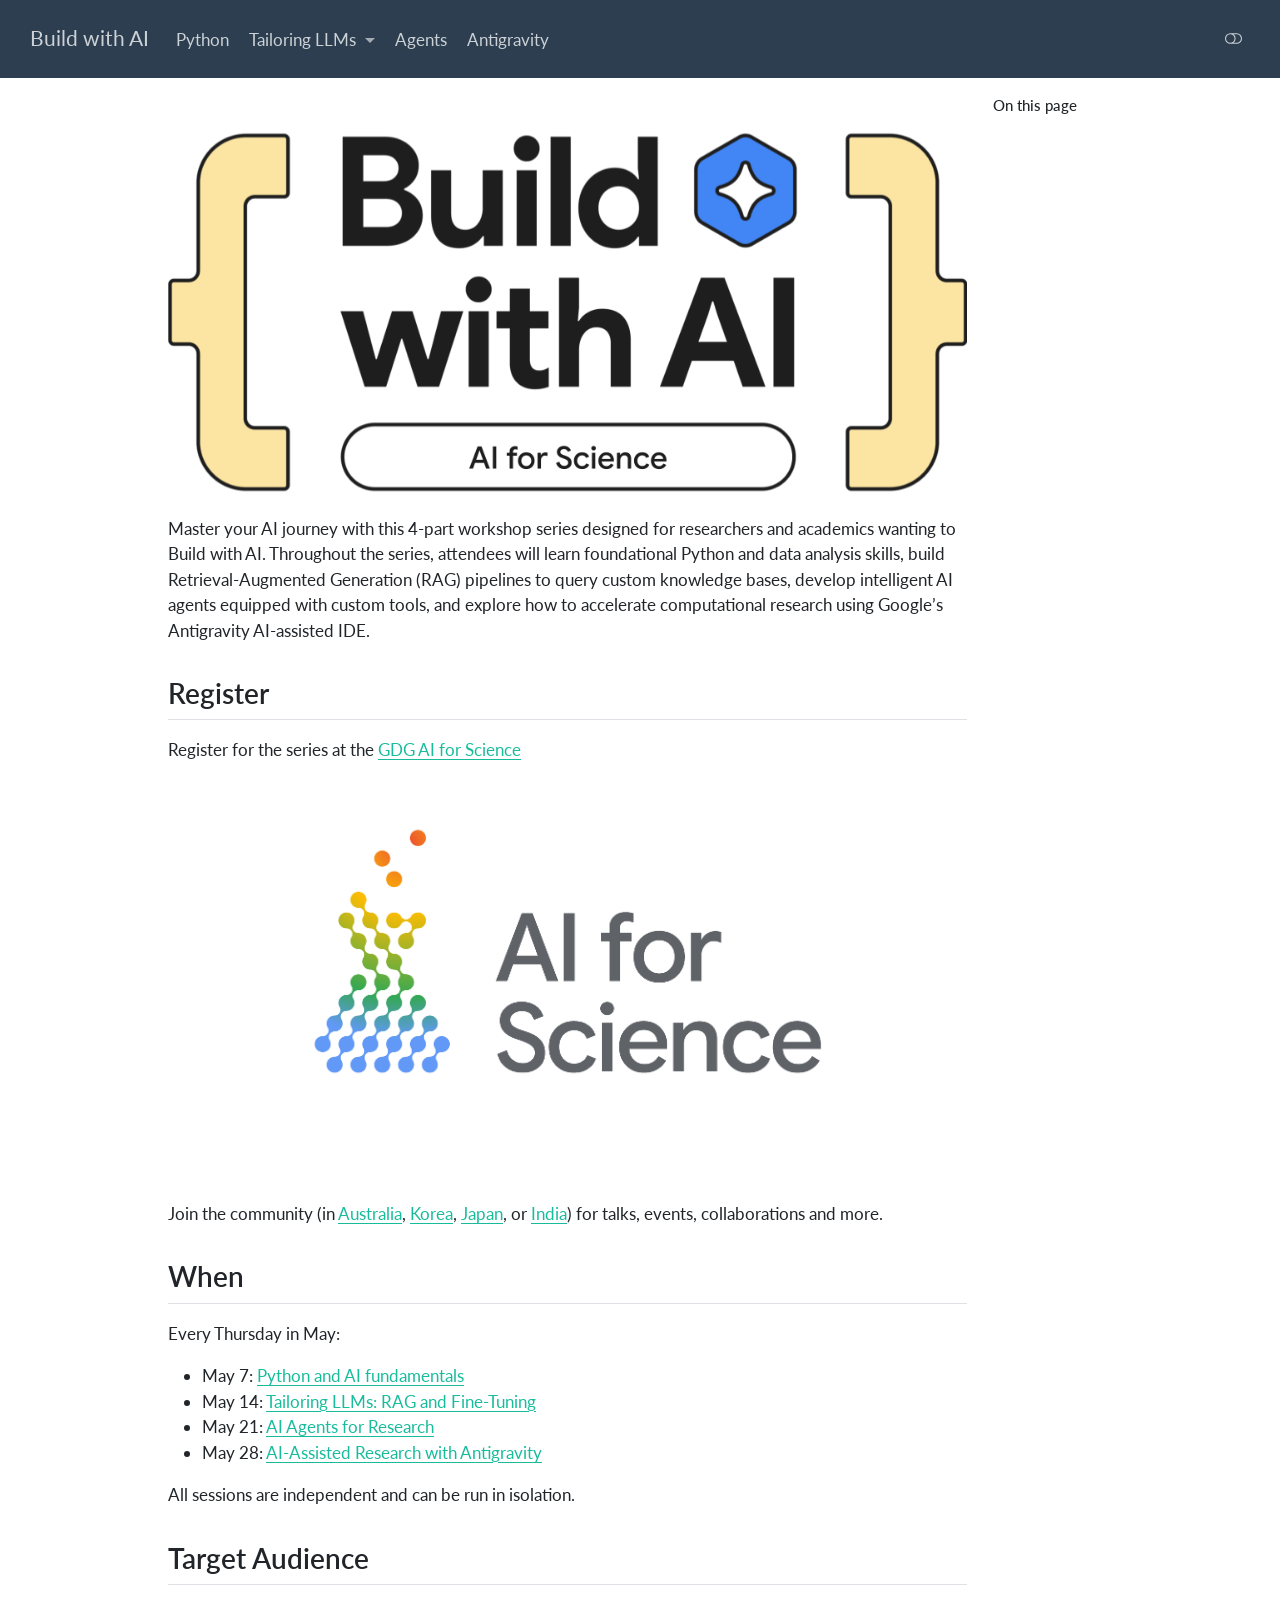
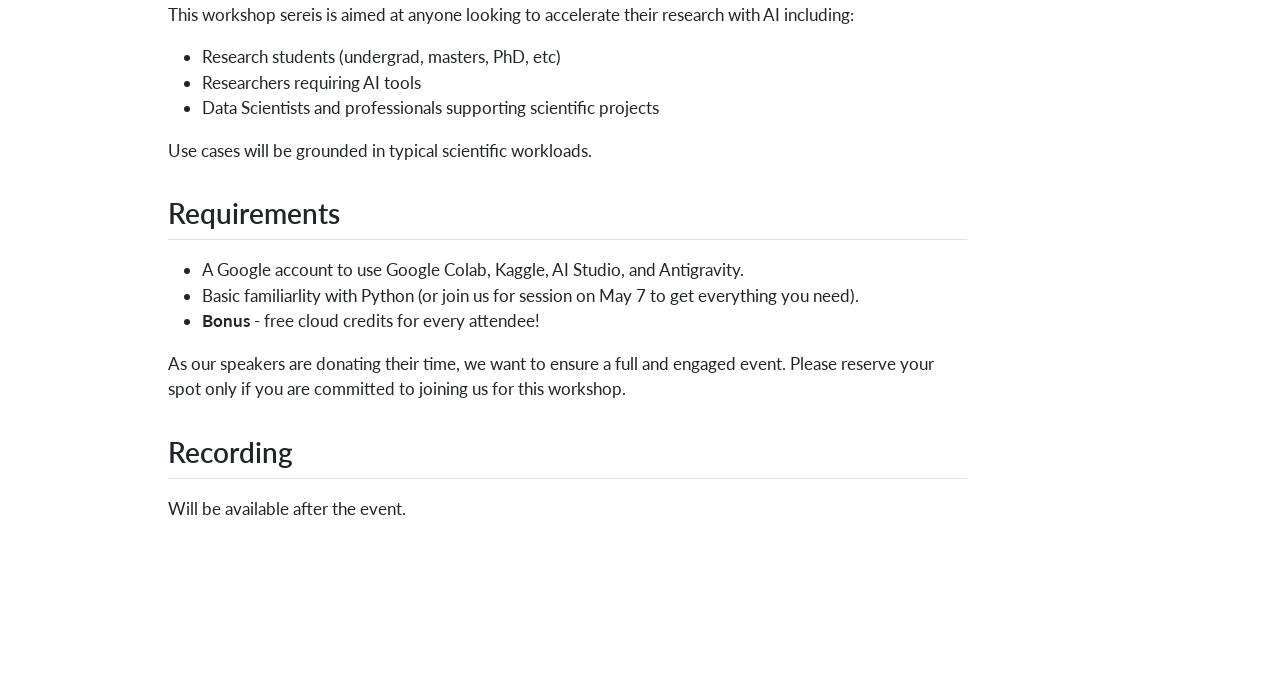
==== commit 0fbdfaa8: "Built site for gh-pages" ====
--- a/index.html
+++ b/index.html
@@ -350,6 +350,7 @@
 <li>May 21: <a href="https://gdg.community.dev/events/details/google-gdg-ai-for-science-australia-presents-build-with-ai-ai-agents-for-research/">AI Agents for Research</a></li>
 <li>May 28: <a href="https://gdg.community.dev/events/details/google-gdg-ai-for-science-australia-presents-build-with-ai-ai-assisted-research-with-antigravity/">AI-Assisted Research with Antigravity</a></li>
 </ul>
+<p>All sessions are independent and can be run in isolation.</p>
 </section>
 <section id="target-audience" class="level2">
 <h2 class="anchored" data-anchor-id="target-audience">Target Audience</h2>
@@ -364,7 +365,7 @@
 <section id="requirements" class="level2">
 <h2 class="anchored" data-anchor-id="requirements">Requirements</h2>
 <ul>
-<li>A Google account to use Google Colab.</li>
+<li>A Google account to use Google Colab, Kaggle, AI Studio, and Antigravity.</li>
 <li>Basic familiarlity with Python (or join us for session on May 7 to get everything you need).</li>
 <li><strong>Bonus</strong> - free cloud credits for every attendee!</li>
 </ul>
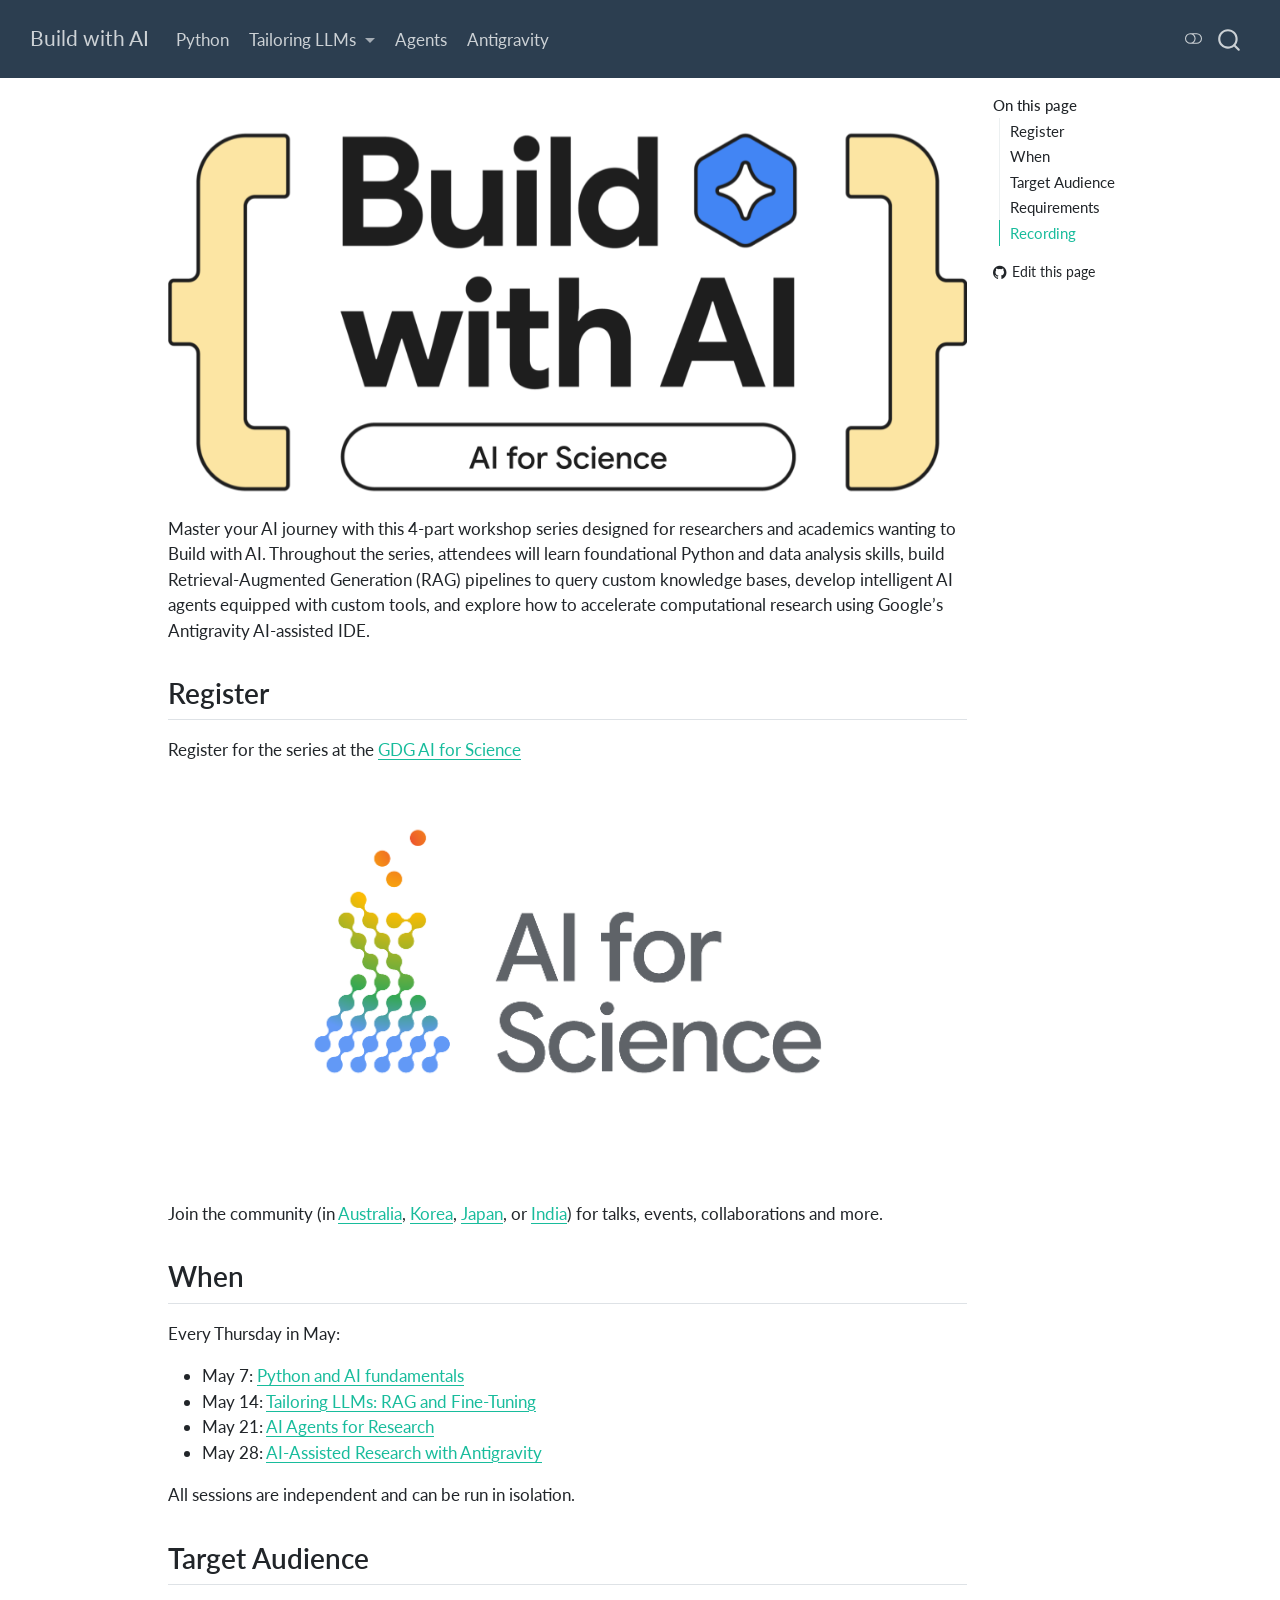
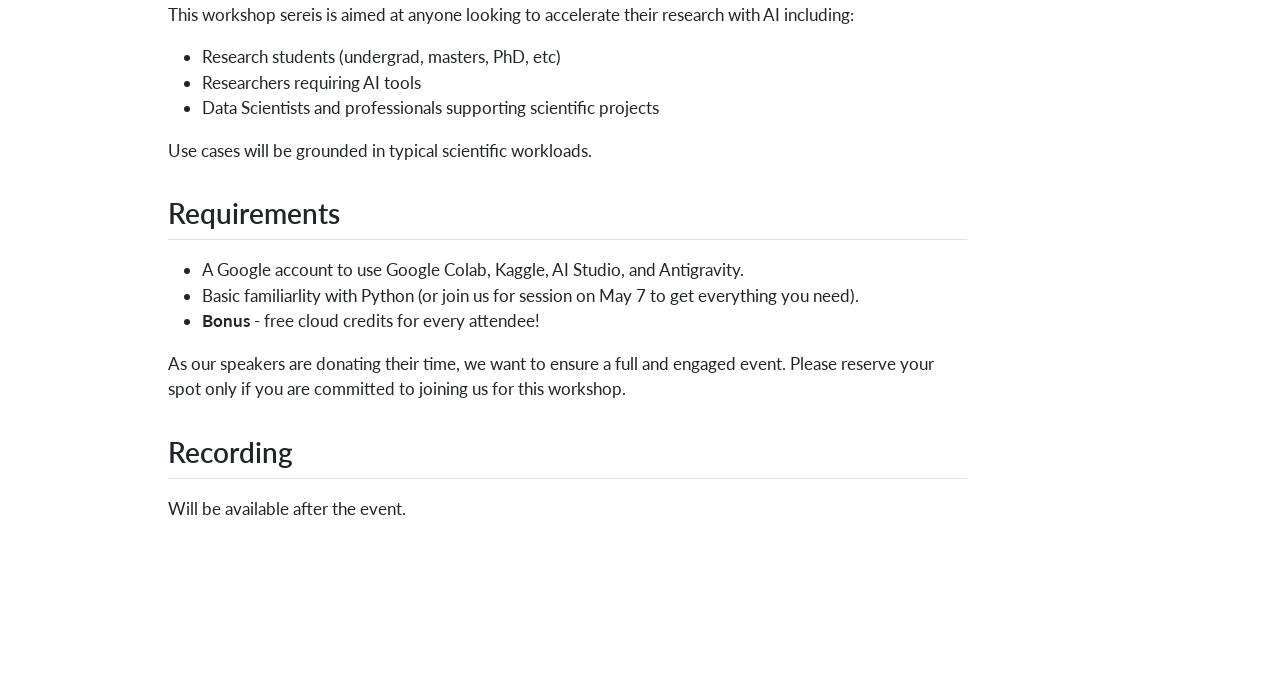
==== commit 6cd50e71: "Built site for gh-pages" ====
--- a/index.html
+++ b/index.html
@@ -2,13 +2,16 @@
 <html xmlns="http://www.w3.org/1999/xhtml" lang="en" xml:lang="en"><head>
 
 <meta charset="utf-8">
-<meta name="generator" content="quarto-1.8.27">
+<meta name="generator" content="quarto-1.9.37">
 
 <meta name="viewport" content="width=device-width, initial-scale=1.0, user-scalable=yes">
 
 
 <title>Build with AI</title>
 <style>
+/* Default styles provided by pandoc.
+** See https://pandoc.org/MANUAL.html#variables-for-html for config info.
+*/
 code{white-space: pre-wrap;}
 span.smallcaps{font-variant: small-caps;}
 div.columns{display: flex; gap: min(4vw, 1.5em);}
@@ -32,19 +35,18 @@
 <meta name="quarto:offset" content="./">
 <script src="site_libs/quarto-html/quarto.js" type="module"></script>
 <script src="site_libs/quarto-html/tabsets/tabsets.js" type="module"></script>
-<script src="site_libs/quarto-html/axe/axe-check.js" type="module"></script>
 <script src="site_libs/quarto-html/popper.min.js"></script>
 <script src="site_libs/quarto-html/tippy.umd.min.js"></script>
 <script src="site_libs/quarto-html/anchor.min.js"></script>
 <link href="site_libs/quarto-html/tippy.css" rel="stylesheet">
-<link href="site_libs/quarto-html/quarto-syntax-highlighting-ed96de9b727972fe78a7b5d16c58bf87.css" rel="stylesheet" class="quarto-color-scheme" id="quarto-text-highlighting-styles">
-<link href="site_libs/quarto-html/quarto-syntax-highlighting-dark-4d9afe2b8d18ee9fa5d0d57b5ed4214d.css" rel="stylesheet" class="quarto-color-scheme quarto-color-alternate" id="quarto-text-highlighting-styles">
-<link href="site_libs/quarto-html/quarto-syntax-highlighting-ed96de9b727972fe78a7b5d16c58bf87.css" rel="stylesheet" class="quarto-color-scheme-extra" id="quarto-text-highlighting-styles">
+<link href="site_libs/quarto-html/quarto-syntax-highlighting-7f8f88aac4f3542376d5c11b86a4c14d.css" rel="stylesheet" class="quarto-color-scheme" id="quarto-text-highlighting-styles">
+<link href="site_libs/quarto-html/quarto-syntax-highlighting-dark-d0ae9245876894da5ac7e18953ecc5cc.css" rel="stylesheet" class="quarto-color-scheme quarto-color-alternate" id="quarto-text-highlighting-styles">
+<link href="site_libs/quarto-html/quarto-syntax-highlighting-7f8f88aac4f3542376d5c11b86a4c14d.css" rel="stylesheet" class="quarto-color-scheme-extra" id="quarto-text-highlighting-styles">
 <script src="site_libs/bootstrap/bootstrap.min.js"></script>
 <link href="site_libs/bootstrap/bootstrap-icons.css" rel="stylesheet">
-<link href="site_libs/bootstrap/bootstrap-bf780066b1fca8c22222318b3da0bfdb.min.css" rel="stylesheet" append-hash="true" class="quarto-color-scheme" id="quarto-bootstrap" data-mode="light">
-<link href="site_libs/bootstrap/bootstrap-dark-e5eeef9e8c139ec4f16a8aa0ad0425fe.min.css" rel="stylesheet" append-hash="true" class="quarto-color-scheme quarto-color-alternate" id="quarto-bootstrap" data-mode="dark">
-<link href="site_libs/bootstrap/bootstrap-bf780066b1fca8c22222318b3da0bfdb.min.css" rel="stylesheet" append-hash="true" class="quarto-color-scheme-extra" id="quarto-bootstrap" data-mode="light">
+<link href="site_libs/bootstrap/bootstrap-171d2198160ce0600d634076a5317053.min.css" rel="stylesheet" append-hash="true" class="quarto-color-scheme" id="quarto-bootstrap" data-mode="light">
+<link href="site_libs/bootstrap/bootstrap-dark-9ec1f278164a3296ec6730e57f6c8540.min.css" rel="stylesheet" append-hash="true" class="quarto-color-scheme quarto-color-alternate" id="quarto-bootstrap" data-mode="dark">
+<link href="site_libs/bootstrap/bootstrap-171d2198160ce0600d634076a5317053.min.css" rel="stylesheet" append-hash="true" class="quarto-color-scheme-extra" id="quarto-bootstrap" data-mode="light">
 <script id="quarto-search-options" type="application/json">{
   "location": "navbar",
   "copy-button": false,
@@ -72,14 +74,14 @@
     "search-label": "Search"
   }
 }</script>
-<script async="" src="https://www.googletagmanager.com/gtag/js?id=G-Z7E5C7LLKG"></script>
+<script async="" src="https://www.googletagmanager.com/gtag/js?id=G-344M4P3CHH"></script>
 
 <script type="text/javascript">
 
 window.dataLayer = window.dataLayer || [];
 function gtag(){dataLayer.push(arguments);}
 gtag('js', new Date());
-gtag('config', 'G-Z7E5C7LLKG', { 'anonymize_ip': true});
+gtag('config', 'G-344M4P3CHH', { 'anonymize_ip': true});
 </script>
 
 
--- a/site_libs/quarto-html/quarto-syntax-highlighting-7f8f88aac4f3542376d5c11b86a4c14d.css
+++ b/site_libs/quarto-html/quarto-syntax-highlighting-7f8f88aac4f3542376d5c11b86a4c14d.css
@@ -0,0 +1,236 @@
+/* quarto syntax highlight colors */
+:root {
+  --quarto-hl-ot-color: #003B4F;
+  --quarto-hl-at-color: #657422;
+  --quarto-hl-ss-color: #20794D;
+  --quarto-hl-an-color: #5E5E5E;
+  --quarto-hl-fu-color: #4758AB;
+  --quarto-hl-st-color: #20794D;
+  --quarto-hl-cf-color: #003B4F;
+  --quarto-hl-op-color: #5E5E5E;
+  --quarto-hl-er-color: #AD0000;
+  --quarto-hl-bn-color: #AD0000;
+  --quarto-hl-al-color: #AD0000;
+  --quarto-hl-va-color: #111111;
+  --quarto-hl-bu-color: inherit;
+  --quarto-hl-ex-color: inherit;
+  --quarto-hl-pp-color: #AD0000;
+  --quarto-hl-in-color: #5E5E5E;
+  --quarto-hl-vs-color: #20794D;
+  --quarto-hl-wa-color: #5E5E5E;
+  --quarto-hl-do-color: #5E5E5E;
+  --quarto-hl-im-color: #00769E;
+  --quarto-hl-ch-color: #20794D;
+  --quarto-hl-dt-color: #AD0000;
+  --quarto-hl-fl-color: #AD0000;
+  --quarto-hl-co-color: #5E5E5E;
+  --quarto-hl-cv-color: #5E5E5E;
+  --quarto-hl-cn-color: #8f5902;
+  --quarto-hl-sc-color: #5E5E5E;
+  --quarto-hl-dv-color: #AD0000;
+  --quarto-hl-kw-color: #003B4F;
+}
+
+/* other quarto variables */
+:root {
+  --quarto-font-monospace: SFMono-Regular, Menlo, Monaco, Consolas, "Liberation Mono", "Courier New", monospace;
+}
+
+/* syntax highlight based on Pandoc's rules */
+pre > code.sourceCode > span {
+  color: #003B4F;
+}
+
+code.sourceCode > span {
+  color: #003B4F;
+}
+
+div.sourceCode,
+div.sourceCode pre.sourceCode {
+  color: #003B4F;
+}
+
+/* Normal */
+code span {
+  color: #003B4F;
+}
+
+/* Alert */
+code span.al {
+  color: #AD0000;
+  font-style: inherit;
+}
+
+/* Annotation */
+code span.an {
+  color: #5E5E5E;
+  font-style: inherit;
+}
+
+/* Attribute */
+code span.at {
+  color: #657422;
+  font-style: inherit;
+}
+
+/* BaseN */
+code span.bn {
+  color: #AD0000;
+  font-style: inherit;
+}
+
+/* BuiltIn */
+code span.bu {
+  font-style: inherit;
+}
+
+/* ControlFlow */
+code span.cf {
+  color: #003B4F;
+  font-weight: bold;
+  font-style: inherit;
+}
+
+/* Char */
+code span.ch {
+  color: #20794D;
+  font-style: inherit;
+}
+
+/* Constant */
+code span.cn {
+  color: #8f5902;
+  font-style: inherit;
+}
+
+/* Comment */
+code span.co {
+  color: #5E5E5E;
+  font-style: inherit;
+}
+
+/* CommentVar */
+code span.cv {
+  color: #5E5E5E;
+  font-style: italic;
+}
+
+/* Documentation */
+code span.do {
+  color: #5E5E5E;
+  font-style: italic;
+}
+
+/* DataType */
+code span.dt {
+  color: #AD0000;
+  font-style: inherit;
+}
+
+/* DecVal */
+code span.dv {
+  color: #AD0000;
+  font-style: inherit;
+}
+
+/* Error */
+code span.er {
+  color: #AD0000;
+  font-style: inherit;
+}
+
+/* Extension */
+code span.ex {
+  font-style: inherit;
+}
+
+/* Float */
+code span.fl {
+  color: #AD0000;
+  font-style: inherit;
+}
+
+/* Function */
+code span.fu {
+  color: #4758AB;
+  font-style: inherit;
+}
+
+/* Import */
+code span.im {
+  color: #00769E;
+  font-style: inherit;
+}
+
+/* Information */
+code span.in {
+  color: #5E5E5E;
+  font-style: inherit;
+}
+
+/* Keyword */
+code span.kw {
+  color: #003B4F;
+  font-weight: bold;
+  font-style: inherit;
+}
+
+/* Operator */
+code span.op {
+  color: #5E5E5E;
+  font-style: inherit;
+}
+
+/* Other */
+code span.ot {
+  color: #003B4F;
+  font-style: inherit;
+}
+
+/* Preprocessor */
+code span.pp {
+  color: #AD0000;
+  font-style: inherit;
+}
+
+/* SpecialChar */
+code span.sc {
+  color: #5E5E5E;
+  font-style: inherit;
+}
+
+/* SpecialString */
+code span.ss {
+  color: #20794D;
+  font-style: inherit;
+}
+
+/* String */
+code span.st {
+  color: #20794D;
+  font-style: inherit;
+}
+
+/* Variable */
+code span.va {
+  color: #111111;
+  font-style: inherit;
+}
+
+/* VerbatimString */
+code span.vs {
+  color: #20794D;
+  font-style: inherit;
+}
+
+/* Warning */
+code span.wa {
+  color: #5E5E5E;
+  font-style: italic;
+}
+
+.prevent-inlining {
+  content: "</";
+}
+
+/*# sourceMappingURL=789ad8cd35626ba772517505b42a116e.css.map */
--- a/site_libs/quarto-html/quarto-syntax-highlighting-dark-d0ae9245876894da5ac7e18953ecc5cc.css
+++ b/site_libs/quarto-html/quarto-syntax-highlighting-dark-d0ae9245876894da5ac7e18953ecc5cc.css
@@ -0,0 +1,219 @@
+/* quarto syntax highlight colors */
+:root {
+  --quarto-hl-al-color: #f07178;
+  --quarto-hl-an-color: #d4d0ab;
+  --quarto-hl-at-color: #00e0e0;
+  --quarto-hl-bn-color: #d4d0ab;
+  --quarto-hl-bu-color: #abe338;
+  --quarto-hl-ch-color: #abe338;
+  --quarto-hl-co-color: #f8f8f2;
+  --quarto-hl-cv-color: #ffd700;
+  --quarto-hl-cn-color: #ffd700;
+  --quarto-hl-cf-color: #ffa07a;
+  --quarto-hl-dt-color: #ffa07a;
+  --quarto-hl-dv-color: #d4d0ab;
+  --quarto-hl-do-color: #f8f8f2;
+  --quarto-hl-er-color: #f07178;
+  --quarto-hl-ex-color: #00e0e0;
+  --quarto-hl-fl-color: #d4d0ab;
+  --quarto-hl-fu-color: #ffa07a;
+  --quarto-hl-im-color: #abe338;
+  --quarto-hl-in-color: #d4d0ab;
+  --quarto-hl-kw-color: #ffa07a;
+  --quarto-hl-op-color: #ffa07a;
+  --quarto-hl-ot-color: #00e0e0;
+  --quarto-hl-pp-color: #dcc6e0;
+  --quarto-hl-re-color: #00e0e0;
+  --quarto-hl-sc-color: #abe338;
+  --quarto-hl-ss-color: #abe338;
+  --quarto-hl-st-color: #abe338;
+  --quarto-hl-va-color: #00e0e0;
+  --quarto-hl-vs-color: #abe338;
+  --quarto-hl-wa-color: #dcc6e0;
+}
+
+/* other quarto variables */
+:root {
+  --quarto-font-monospace: SFMono-Regular, Menlo, Monaco, Consolas, "Liberation Mono", "Courier New", monospace;
+}
+
+/* syntax highlight based on Pandoc's rules */
+pre > code.sourceCode > span {
+  color: #f8f8f2;
+}
+
+code.sourceCode > span {
+  color: #f8f8f2;
+}
+
+div.sourceCode,
+div.sourceCode pre.sourceCode {
+  color: #f8f8f2;
+}
+
+/* Normal */
+code span {
+  color: #f8f8f2;
+}
+
+/* Alert */
+code span.al {
+  color: #f07178;
+}
+
+/* Annotation */
+code span.an {
+  color: #d4d0ab;
+}
+
+/* Attribute */
+code span.at {
+  color: #00e0e0;
+}
+
+/* BaseN */
+code span.bn {
+  color: #d4d0ab;
+}
+
+/* BuiltIn */
+code span.bu {
+  color: #abe338;
+}
+
+/* ControlFlow */
+code span.cf {
+  font-weight: bold;
+  color: #ffa07a;
+}
+
+/* Char */
+code span.ch {
+  color: #abe338;
+}
+
+/* Constant */
+code span.cn {
+  color: #ffd700;
+}
+
+/* Comment */
+code span.co {
+  font-style: italic;
+  color: #f8f8f2;
+}
+
+/* CommentVar */
+code span.cv {
+  color: #ffd700;
+}
+
+/* Documentation */
+code span.do {
+  color: #f8f8f2;
+}
+
+/* DataType */
+code span.dt {
+  color: #ffa07a;
+}
+
+/* DecVal */
+code span.dv {
+  color: #d4d0ab;
+}
+
+/* Error */
+code span.er {
+  color: #f07178;
+  text-decoration: underline;
+}
+
+/* Extension */
+code span.ex {
+  font-weight: bold;
+  color: #00e0e0;
+}
+
+/* Float */
+code span.fl {
+  color: #d4d0ab;
+}
+
+/* Function */
+code span.fu {
+  color: #ffa07a;
+}
+
+/* Import */
+code span.im {
+  color: #abe338;
+}
+
+/* Information */
+code span.in {
+  color: #d4d0ab;
+}
+
+/* Keyword */
+code span.kw {
+  font-weight: bold;
+  color: #ffa07a;
+}
+
+/* Operator */
+code span.op {
+  color: #ffa07a;
+}
+
+/* Other */
+code span.ot {
+  color: #00e0e0;
+}
+
+/* Preprocessor */
+code span.pp {
+  color: #dcc6e0;
+}
+
+/* RegionMarker */
+code span.re {
+  background-color: #f8f8f2;
+  color: #00e0e0;
+}
+
+/* SpecialChar */
+code span.sc {
+  color: #abe338;
+}
+
+/* SpecialString */
+code span.ss {
+  color: #abe338;
+}
+
+/* String */
+code span.st {
+  color: #abe338;
+}
+
+/* Variable */
+code span.va {
+  color: #00e0e0;
+}
+
+/* VerbatimString */
+code span.vs {
+  color: #abe338;
+}
+
+/* Warning */
+code span.wa {
+  color: #dcc6e0;
+}
+
+.prevent-inlining {
+  content: "</";
+}
+
+/*# sourceMappingURL=e2dac9153eaf3c552d5043f9565d03d7.css.map */
--- a/site_libs/quarto-html/quarto-syntax-highlighting-7f8f88aac4f3542376d5c11b86a4c14d.css
+++ b/site_libs/quarto-html/quarto-syntax-highlighting-7f8f88aac4f3542376d5c11b86a4c14d.css
@@ -0,0 +1,236 @@
+/* quarto syntax highlight colors */
+:root {
+  --quarto-hl-ot-color: #003B4F;
+  --quarto-hl-at-color: #657422;
+  --quarto-hl-ss-color: #20794D;
+  --quarto-hl-an-color: #5E5E5E;
+  --quarto-hl-fu-color: #4758AB;
+  --quarto-hl-st-color: #20794D;
+  --quarto-hl-cf-color: #003B4F;
+  --quarto-hl-op-color: #5E5E5E;
+  --quarto-hl-er-color: #AD0000;
+  --quarto-hl-bn-color: #AD0000;
+  --quarto-hl-al-color: #AD0000;
+  --quarto-hl-va-color: #111111;
+  --quarto-hl-bu-color: inherit;
+  --quarto-hl-ex-color: inherit;
+  --quarto-hl-pp-color: #AD0000;
+  --quarto-hl-in-color: #5E5E5E;
+  --quarto-hl-vs-color: #20794D;
+  --quarto-hl-wa-color: #5E5E5E;
+  --quarto-hl-do-color: #5E5E5E;
+  --quarto-hl-im-color: #00769E;
+  --quarto-hl-ch-color: #20794D;
+  --quarto-hl-dt-color: #AD0000;
+  --quarto-hl-fl-color: #AD0000;
+  --quarto-hl-co-color: #5E5E5E;
+  --quarto-hl-cv-color: #5E5E5E;
+  --quarto-hl-cn-color: #8f5902;
+  --quarto-hl-sc-color: #5E5E5E;
+  --quarto-hl-dv-color: #AD0000;
+  --quarto-hl-kw-color: #003B4F;
+}
+
+/* other quarto variables */
+:root {
+  --quarto-font-monospace: SFMono-Regular, Menlo, Monaco, Consolas, "Liberation Mono", "Courier New", monospace;
+}
+
+/* syntax highlight based on Pandoc's rules */
+pre > code.sourceCode > span {
+  color: #003B4F;
+}
+
+code.sourceCode > span {
+  color: #003B4F;
+}
+
+div.sourceCode,
+div.sourceCode pre.sourceCode {
+  color: #003B4F;
+}
+
+/* Normal */
+code span {
+  color: #003B4F;
+}
+
+/* Alert */
+code span.al {
+  color: #AD0000;
+  font-style: inherit;
+}
+
+/* Annotation */
+code span.an {
+  color: #5E5E5E;
+  font-style: inherit;
+}
+
+/* Attribute */
+code span.at {
+  color: #657422;
+  font-style: inherit;
+}
+
+/* BaseN */
+code span.bn {
+  color: #AD0000;
+  font-style: inherit;
+}
+
+/* BuiltIn */
+code span.bu {
+  font-style: inherit;
+}
+
+/* ControlFlow */
+code span.cf {
+  color: #003B4F;
+  font-weight: bold;
+  font-style: inherit;
+}
+
+/* Char */
+code span.ch {
+  color: #20794D;
+  font-style: inherit;
+}
+
+/* Constant */
+code span.cn {
+  color: #8f5902;
+  font-style: inherit;
+}
+
+/* Comment */
+code span.co {
+  color: #5E5E5E;
+  font-style: inherit;
+}
+
+/* CommentVar */
+code span.cv {
+  color: #5E5E5E;
+  font-style: italic;
+}
+
+/* Documentation */
+code span.do {
+  color: #5E5E5E;
+  font-style: italic;
+}
+
+/* DataType */
+code span.dt {
+  color: #AD0000;
+  font-style: inherit;
+}
+
+/* DecVal */
+code span.dv {
+  color: #AD0000;
+  font-style: inherit;
+}
+
+/* Error */
+code span.er {
+  color: #AD0000;
+  font-style: inherit;
+}
+
+/* Extension */
+code span.ex {
+  font-style: inherit;
+}
+
+/* Float */
+code span.fl {
+  color: #AD0000;
+  font-style: inherit;
+}
+
+/* Function */
+code span.fu {
+  color: #4758AB;
+  font-style: inherit;
+}
+
+/* Import */
+code span.im {
+  color: #00769E;
+  font-style: inherit;
+}
+
+/* Information */
+code span.in {
+  color: #5E5E5E;
+  font-style: inherit;
+}
+
+/* Keyword */
+code span.kw {
+  color: #003B4F;
+  font-weight: bold;
+  font-style: inherit;
+}
+
+/* Operator */
+code span.op {
+  color: #5E5E5E;
+  font-style: inherit;
+}
+
+/* Other */
+code span.ot {
+  color: #003B4F;
+  font-style: inherit;
+}
+
+/* Preprocessor */
+code span.pp {
+  color: #AD0000;
+  font-style: inherit;
+}
+
+/* SpecialChar */
+code span.sc {
+  color: #5E5E5E;
+  font-style: inherit;
+}
+
+/* SpecialString */
+code span.ss {
+  color: #20794D;
+  font-style: inherit;
+}
+
+/* String */
+code span.st {
+  color: #20794D;
+  font-style: inherit;
+}
+
+/* Variable */
+code span.va {
+  color: #111111;
+  font-style: inherit;
+}
+
+/* VerbatimString */
+code span.vs {
+  color: #20794D;
+  font-style: inherit;
+}
+
+/* Warning */
+code span.wa {
+  color: #5E5E5E;
+  font-style: italic;
+}
+
+.prevent-inlining {
+  content: "</";
+}
+
+/*# sourceMappingURL=789ad8cd35626ba772517505b42a116e.css.map */
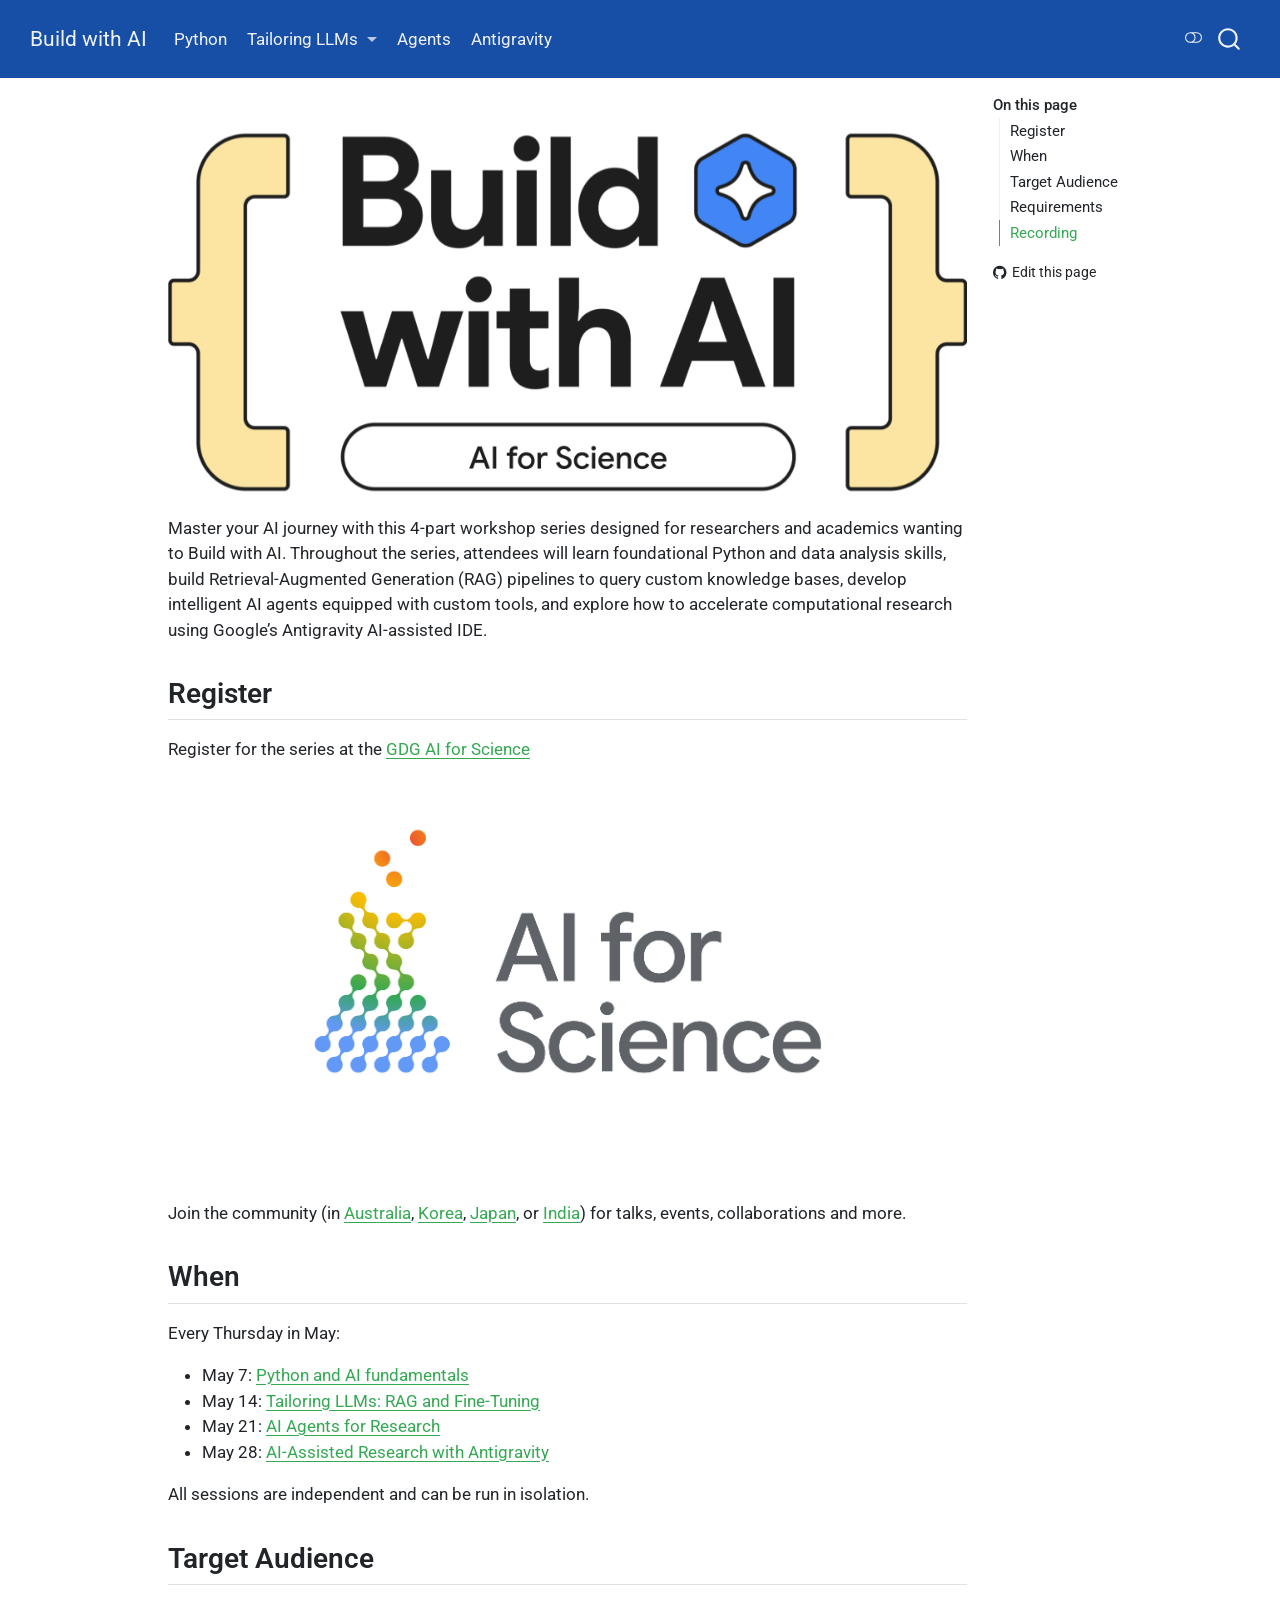
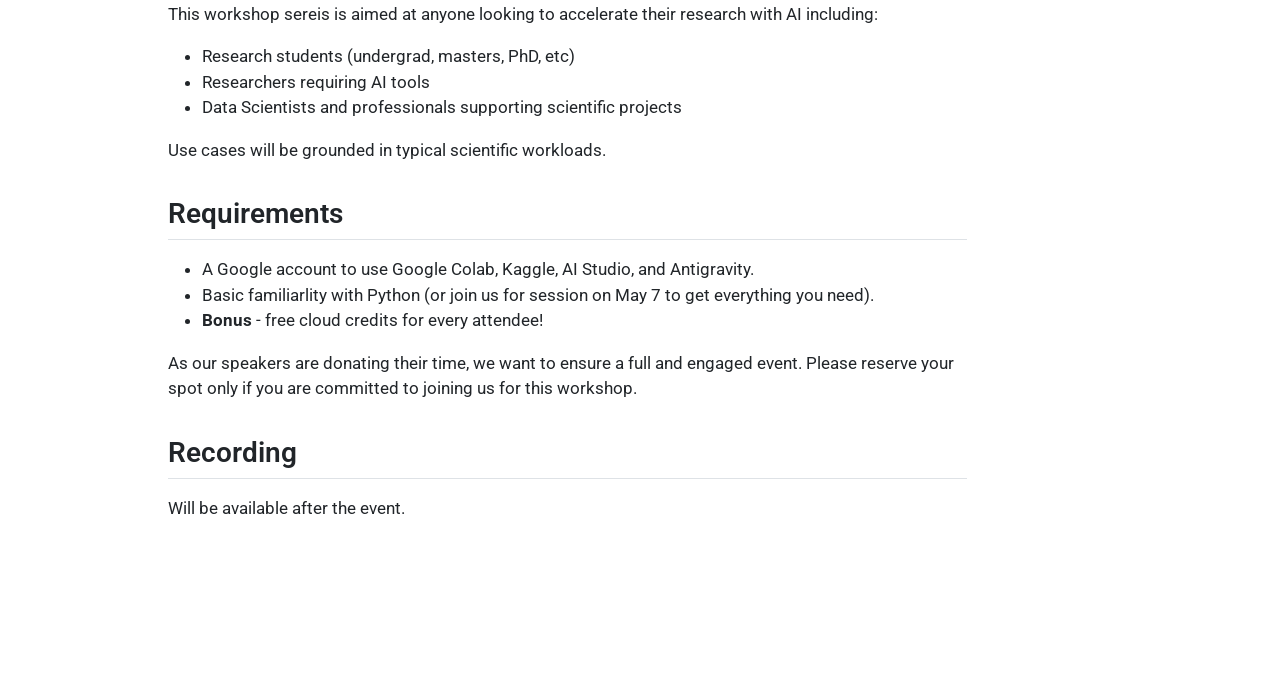
==== commit 519c9d5a: "Built site for gh-pages" ====
--- a/index.html
+++ b/index.html
@@ -44,9 +44,9 @@
 <link href="site_libs/quarto-html/quarto-syntax-highlighting-7f8f88aac4f3542376d5c11b86a4c14d.css" rel="stylesheet" class="quarto-color-scheme-extra" id="quarto-text-highlighting-styles">
 <script src="site_libs/bootstrap/bootstrap.min.js"></script>
 <link href="site_libs/bootstrap/bootstrap-icons.css" rel="stylesheet">
-<link href="site_libs/bootstrap/bootstrap-171d2198160ce0600d634076a5317053.min.css" rel="stylesheet" append-hash="true" class="quarto-color-scheme" id="quarto-bootstrap" data-mode="light">
-<link href="site_libs/bootstrap/bootstrap-dark-9ec1f278164a3296ec6730e57f6c8540.min.css" rel="stylesheet" append-hash="true" class="quarto-color-scheme quarto-color-alternate" id="quarto-bootstrap" data-mode="dark">
-<link href="site_libs/bootstrap/bootstrap-171d2198160ce0600d634076a5317053.min.css" rel="stylesheet" append-hash="true" class="quarto-color-scheme-extra" id="quarto-bootstrap" data-mode="light">
+<link href="site_libs/bootstrap/bootstrap-67aebfe57a4a96724112a65782f68be2.min.css" rel="stylesheet" append-hash="true" class="quarto-color-scheme" id="quarto-bootstrap" data-mode="light">
+<link href="site_libs/bootstrap/bootstrap-dark-1239aef58a4b692e53eccac298ddf442.min.css" rel="stylesheet" append-hash="true" class="quarto-color-scheme quarto-color-alternate" id="quarto-bootstrap" data-mode="dark">
+<link href="site_libs/bootstrap/bootstrap-67aebfe57a4a96724112a65782f68be2.min.css" rel="stylesheet" append-hash="true" class="quarto-color-scheme-extra" id="quarto-bootstrap" data-mode="light">
 <script id="quarto-search-options" type="application/json">{
   "location": "navbar",
   "copy-button": false,
--- a/styles.css
+++ b/styles.css
@@ -1,20 +1,55 @@
+/* Scoped theme-specific CSS variables */
+body.quarto-light {
+  --code-block-bg: #dcddde;
+  /* Light Google Gray */
+  --code-block-border: #174EA6;
+  /* Google Blue */
+  --code-block-raw-bg: #f1f3f4;
+  /* Medium Light Gray */
+  --code-block-raw-border: #a142f4;
+  /* Google Purple */
+  --code-block-raw-text: #7627bb;
+  /* Dark Purple for contrast */
+}
+
+body.quarto-dark {
+  --code-block-bg: #5a5d65;
+  /* Dark Google Gray */
+  --code-block-border: #8ab4f8;
+  /* Light Google Blue */
+  --code-block-raw-bg: #2a2b2d;
+  /* Lighter Dark Gray */
+  --code-block-raw-border: #c58af9;
+  /* Light Google Purple */
+  --code-block-raw-text: #e9d5ff;
+  /* Soft Purple/Lavender */
+}
 /* 1. THE DEFAULT STYLE 
    Applies to all code blocks by default */
 div.sourceCode {
-  background-color: #f0f0f0;         /* Default Light Grey */
-  border-left: 5px solid #31baE9;    /* Default Blue */
+  background-color: var(--code-block-bg);
+    border-left: 5px solid var(--code-block-border);
   margin-bottom: 1em;                /* Spacing */
   border-radius: 4px;                /* Optional: makes it look nicer */
+  transition: background-color 0.3s ease, border-color 0.3s ease, box-shadow 0.3s ease;
+  }
+  
+  div.sourceCode:hover {
+    box-shadow: 0 4px 12px rgba(0, 0, 0, 0.05);
+  }
+  
+  body.quarto-dark div.sourceCode:hover {
+    box-shadow: 0 4px 12px rgba(0, 0, 0, 0.3);
 }
 
 /* 2. THE CUSTOM "RAW" STYLE
    Overrides the default only when {.raw} is present */
 div.sourceCode.raw {
-  background-color: #B9B9B9;         /* Custom Dark Grey */
-  border-left-color: #A020F0;        /* Custom Purple */
+  background-color: var(--code-block-raw-bg);
+    border-left-color: var(--code-block-raw-border);
 }
 
 /* Optional: Change text color inside the raw block */
 div.sourceCode.raw code {
-  color: #d670d6;
+  color: var(--code-block-raw-text);
 }
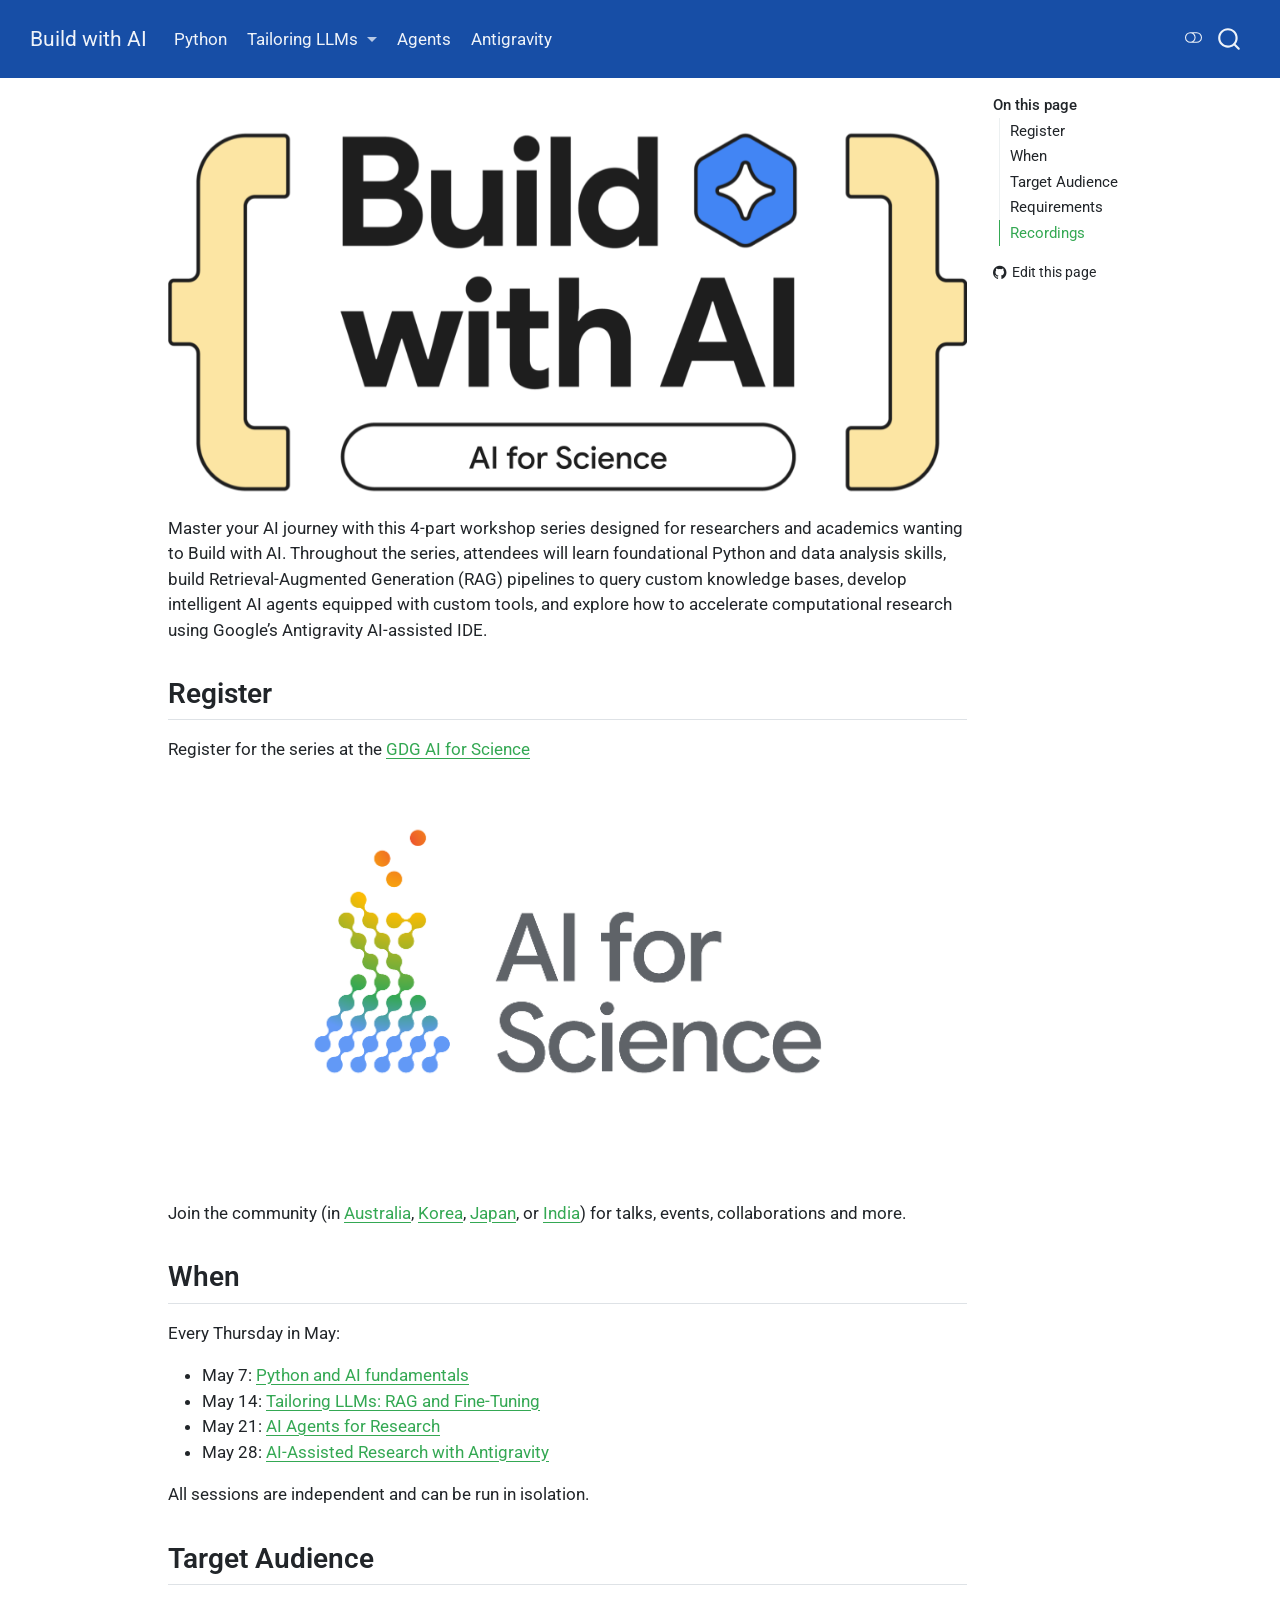
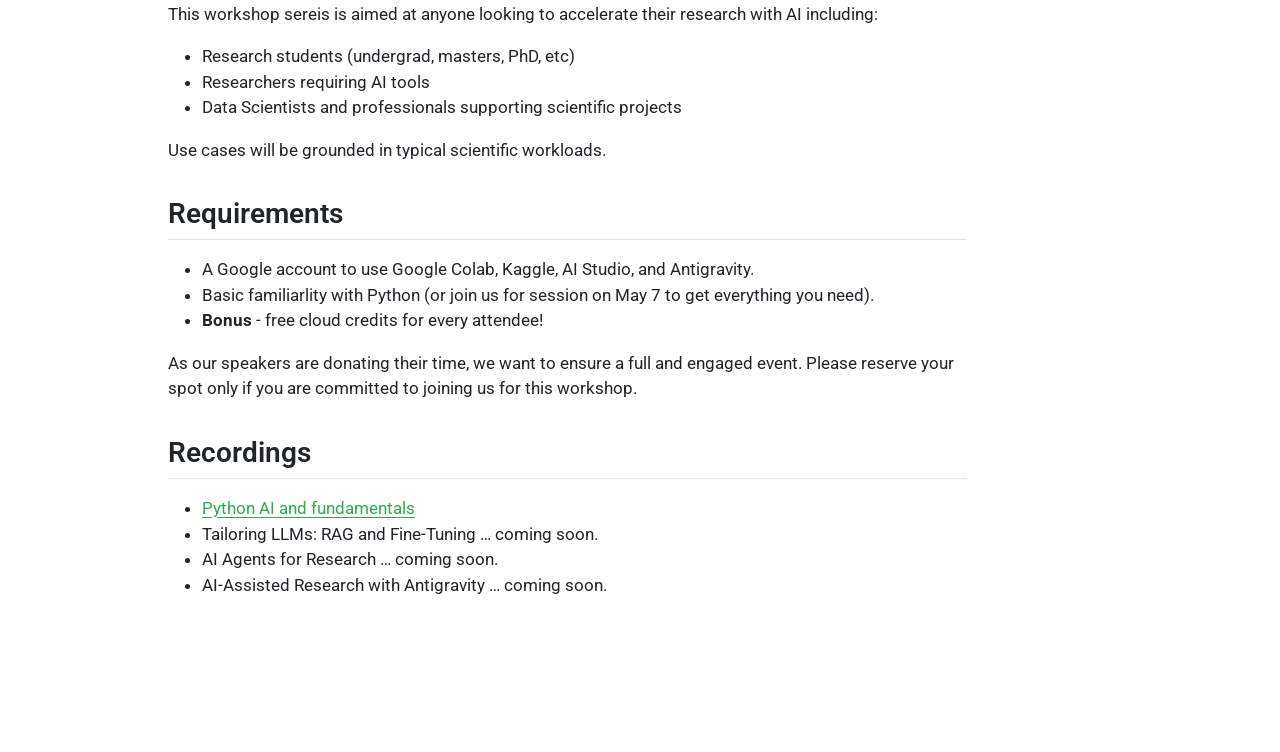
==== commit 7c60c2b6: "Built site for gh-pages" ====
--- a/index.html
+++ b/index.html
@@ -324,7 +324,7 @@
   <li><a href="#when" id="toc-when" class="nav-link" data-scroll-target="#when">When</a></li>
   <li><a href="#target-audience" id="toc-target-audience" class="nav-link" data-scroll-target="#target-audience">Target Audience</a></li>
   <li><a href="#requirements" id="toc-requirements" class="nav-link" data-scroll-target="#requirements">Requirements</a></li>
-  <li><a href="#recording" id="toc-recording" class="nav-link" data-scroll-target="#recording">Recording</a></li>
+  <li><a href="#recordings" id="toc-recordings" class="nav-link" data-scroll-target="#recordings">Recordings</a></li>
   </ul>
 <div class="toc-actions"><ul class="collapse"><li><a href="https://github.com/gdgaiforscience/Build-with-AI/edit/main/index.qmd" class="toc-action"><i class="bi bi-github"></i>Edit this page</a></li></ul></div></nav>
     </div>
@@ -373,9 +373,14 @@
 </ul>
 <p>As our speakers are donating their time, we want to ensure a full and engaged event. Please reserve your spot only if you are committed to joining us for this workshop.</p>
 </section>
-<section id="recording" class="level2">
-<h2 class="anchored" data-anchor-id="recording">Recording</h2>
-<p>Will be available after the event.</p>
+<section id="recordings" class="level2">
+<h2 class="anchored" data-anchor-id="recordings">Recordings</h2>
+<ul>
+<li><a href="https://youtu.be/ENOLU_7OkE0?si=vV2xUHHVPhLrKR5_">Python AI and fundamentals</a></li>
+<li>Tailoring LLMs: RAG and Fine-Tuning … coming soon.</li>
+<li>AI Agents for Research … coming soon.</li>
+<li>AI-Assisted Research with Antigravity … coming soon.</li>
+</ul>
 
 
 </section>
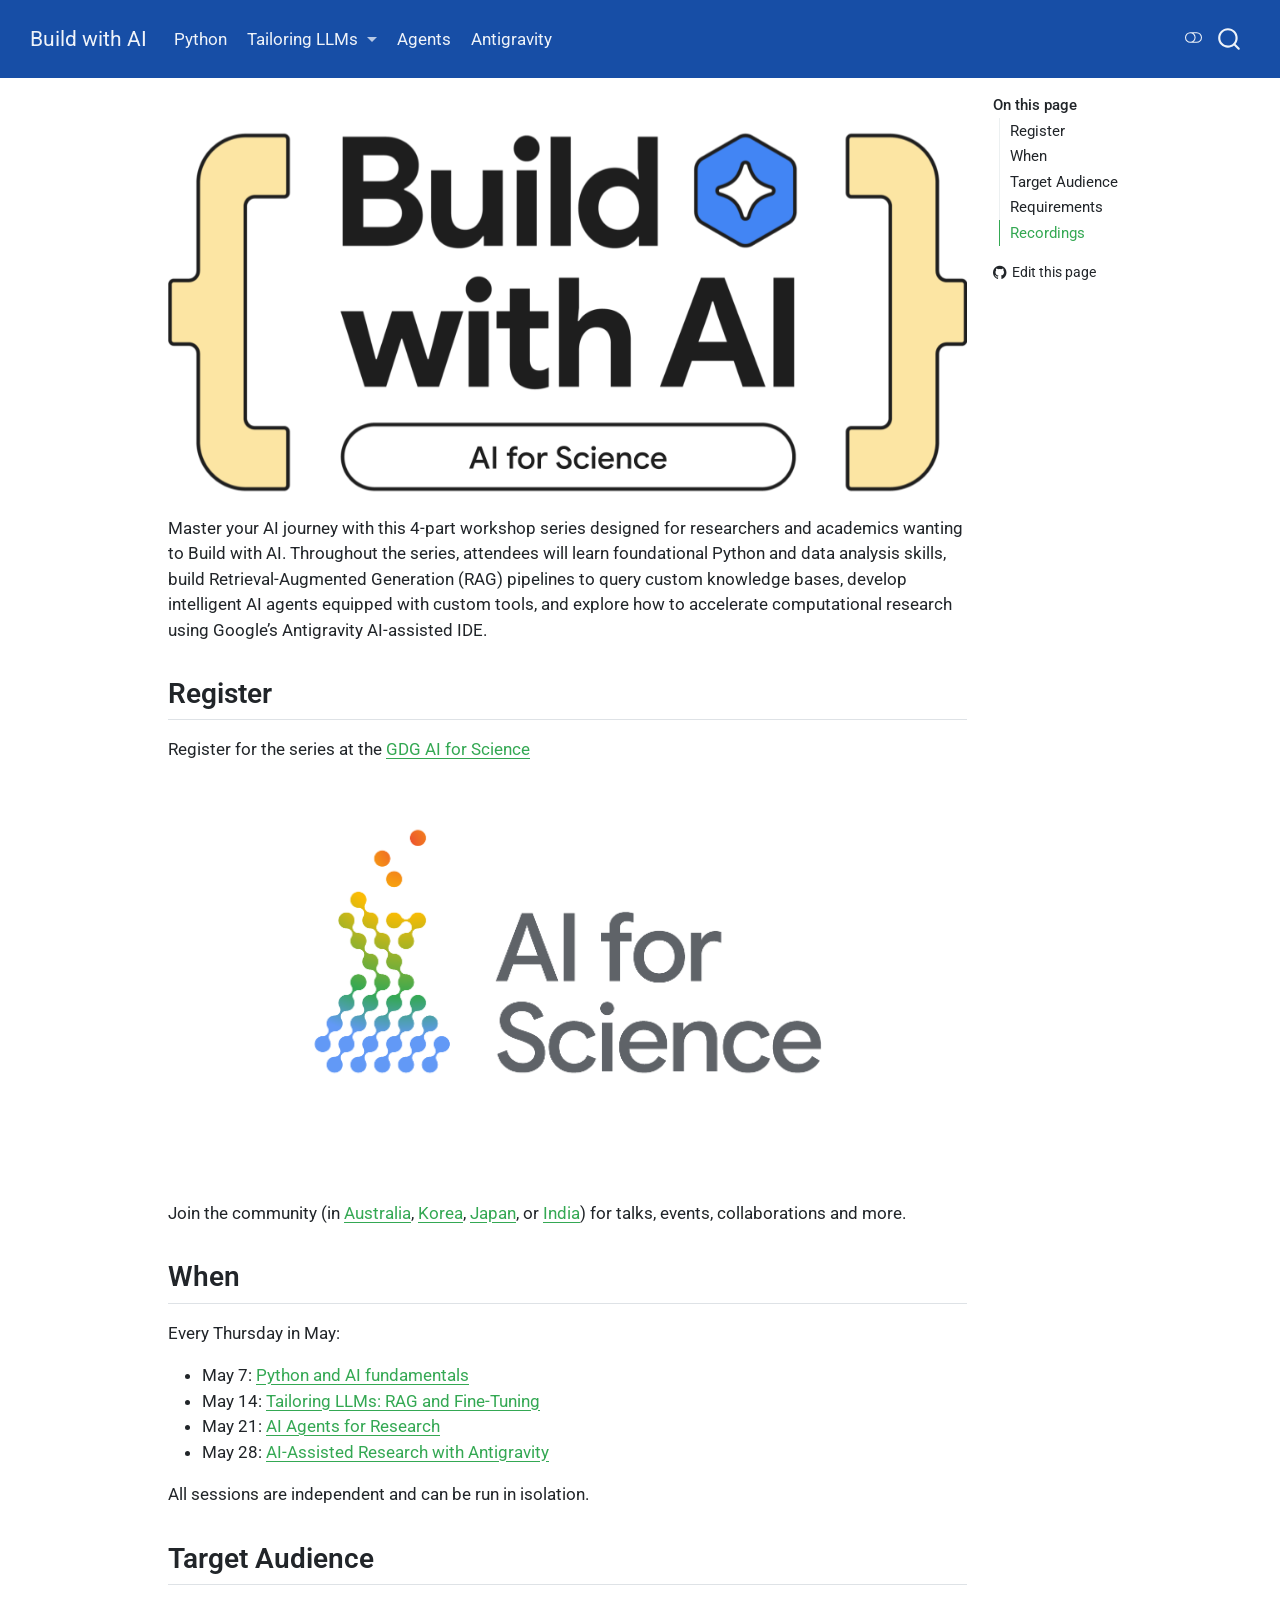
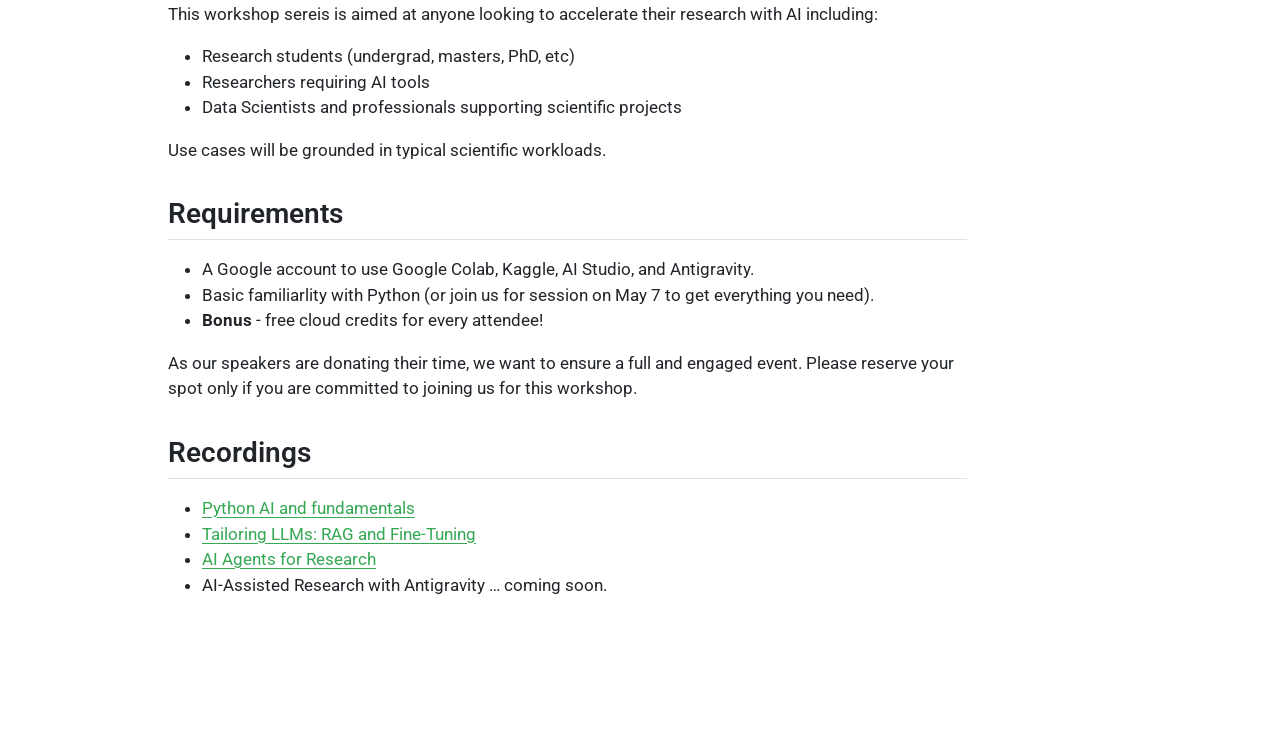
==== commit 6f55b255: "Built site for gh-pages" ====
--- a/index.html
+++ b/index.html
@@ -2,7 +2,7 @@
 <html xmlns="http://www.w3.org/1999/xhtml" lang="en" xml:lang="en"><head>
 
 <meta charset="utf-8">
-<meta name="generator" content="quarto-1.9.37">
+<meta name="generator" content="quarto-1.9.38">
 
 <meta name="viewport" content="width=device-width, initial-scale=1.0, user-scalable=yes">
 
@@ -39,14 +39,14 @@
 <script src="site_libs/quarto-html/tippy.umd.min.js"></script>
 <script src="site_libs/quarto-html/anchor.min.js"></script>
 <link href="site_libs/quarto-html/tippy.css" rel="stylesheet">
-<link href="site_libs/quarto-html/quarto-syntax-highlighting-7f8f88aac4f3542376d5c11b86a4c14d.css" rel="stylesheet" class="quarto-color-scheme" id="quarto-text-highlighting-styles">
-<link href="site_libs/quarto-html/quarto-syntax-highlighting-dark-d0ae9245876894da5ac7e18953ecc5cc.css" rel="stylesheet" class="quarto-color-scheme quarto-color-alternate" id="quarto-text-highlighting-styles">
-<link href="site_libs/quarto-html/quarto-syntax-highlighting-7f8f88aac4f3542376d5c11b86a4c14d.css" rel="stylesheet" class="quarto-color-scheme-extra" id="quarto-text-highlighting-styles">
+<link href="site_libs/quarto-html/quarto-syntax-highlighting-15634bcf2e68342d4ad2dfa704d543f6.css" rel="stylesheet" class="quarto-color-scheme" id="quarto-text-highlighting-styles">
+<link href="site_libs/quarto-html/quarto-syntax-highlighting-dark-0a6b7249c26820e032cb0bd839ff02b1.css" rel="stylesheet" class="quarto-color-scheme quarto-color-alternate" id="quarto-text-highlighting-styles">
+<link href="site_libs/quarto-html/quarto-syntax-highlighting-15634bcf2e68342d4ad2dfa704d543f6.css" rel="stylesheet" class="quarto-color-scheme-extra" id="quarto-text-highlighting-styles">
 <script src="site_libs/bootstrap/bootstrap.min.js"></script>
 <link href="site_libs/bootstrap/bootstrap-icons.css" rel="stylesheet">
-<link href="site_libs/bootstrap/bootstrap-67aebfe57a4a96724112a65782f68be2.min.css" rel="stylesheet" append-hash="true" class="quarto-color-scheme" id="quarto-bootstrap" data-mode="light">
-<link href="site_libs/bootstrap/bootstrap-dark-1239aef58a4b692e53eccac298ddf442.min.css" rel="stylesheet" append-hash="true" class="quarto-color-scheme quarto-color-alternate" id="quarto-bootstrap" data-mode="dark">
-<link href="site_libs/bootstrap/bootstrap-67aebfe57a4a96724112a65782f68be2.min.css" rel="stylesheet" append-hash="true" class="quarto-color-scheme-extra" id="quarto-bootstrap" data-mode="light">
+<link href="site_libs/bootstrap/bootstrap-d2d48a1ed8ef773e9a5052853db6aaa7.min.css" rel="stylesheet" append-hash="true" class="quarto-color-scheme" id="quarto-bootstrap" data-mode="light">
+<link href="site_libs/bootstrap/bootstrap-dark-d7805bda15b8dfd60a2125b26230fcc8.min.css" rel="stylesheet" append-hash="true" class="quarto-color-scheme quarto-color-alternate" id="quarto-bootstrap" data-mode="dark">
+<link href="site_libs/bootstrap/bootstrap-d2d48a1ed8ef773e9a5052853db6aaa7.min.css" rel="stylesheet" append-hash="true" class="quarto-color-scheme-extra" id="quarto-bootstrap" data-mode="light">
 <script id="quarto-search-options" type="application/json">{
   "location": "navbar",
   "copy-button": false,
@@ -376,9 +376,9 @@
 <section id="recordings" class="level2">
 <h2 class="anchored" data-anchor-id="recordings">Recordings</h2>
 <ul>
-<li><a href="https://youtu.be/ENOLU_7OkE0?si=vV2xUHHVPhLrKR5_">Python AI and fundamentals</a></li>
-<li>Tailoring LLMs: RAG and Fine-Tuning … coming soon.</li>
-<li>AI Agents for Research … coming soon.</li>
+<li><a href="https://youtu.be/ENOLU_7OkE0">Python AI and fundamentals</a></li>
+<li><a href="https://youtu.be/pdTt57_pBSo">Tailoring LLMs: RAG and Fine-Tuning</a></li>
+<li><a href="https://youtu.be/T1MiU5A7STU">AI Agents for Research</a></li>
 <li>AI-Assisted Research with Antigravity … coming soon.</li>
 </ul>
 
--- a/site_libs/quarto-html/quarto-syntax-highlighting-15634bcf2e68342d4ad2dfa704d543f6.css
+++ b/site_libs/quarto-html/quarto-syntax-highlighting-15634bcf2e68342d4ad2dfa704d543f6.css
@@ -0,0 +1,236 @@
+/* quarto syntax highlight colors */
+:root {
+  --quarto-hl-ot-color: #003B4F;
+  --quarto-hl-at-color: #657422;
+  --quarto-hl-ss-color: #20794D;
+  --quarto-hl-an-color: #5E5E5E;
+  --quarto-hl-fu-color: #4758AB;
+  --quarto-hl-st-color: #20794D;
+  --quarto-hl-cf-color: #003B4F;
+  --quarto-hl-op-color: #5E5E5E;
+  --quarto-hl-er-color: #AD0000;
+  --quarto-hl-bn-color: #AD0000;
+  --quarto-hl-al-color: #AD0000;
+  --quarto-hl-va-color: #111111;
+  --quarto-hl-bu-color: inherit;
+  --quarto-hl-ex-color: inherit;
+  --quarto-hl-pp-color: #AD0000;
+  --quarto-hl-in-color: #5E5E5E;
+  --quarto-hl-vs-color: #20794D;
+  --quarto-hl-wa-color: #5E5E5E;
+  --quarto-hl-do-color: #5E5E5E;
+  --quarto-hl-im-color: #00769E;
+  --quarto-hl-ch-color: #20794D;
+  --quarto-hl-dt-color: #AD0000;
+  --quarto-hl-fl-color: #AD0000;
+  --quarto-hl-co-color: #5E5E5E;
+  --quarto-hl-cv-color: #5E5E5E;
+  --quarto-hl-cn-color: #8f5902;
+  --quarto-hl-sc-color: #5E5E5E;
+  --quarto-hl-dv-color: #AD0000;
+  --quarto-hl-kw-color: #003B4F;
+}
+
+/* other quarto variables */
+:root {
+  --quarto-font-monospace: SFMono-Regular, Menlo, Monaco, Consolas, "Liberation Mono", "Courier New", monospace;
+}
+
+/* syntax highlight based on Pandoc's rules */
+pre > code.sourceCode > span {
+  color: #003B4F;
+}
+
+code.sourceCode > span {
+  color: #003B4F;
+}
+
+div.sourceCode,
+div.sourceCode pre.sourceCode {
+  color: #003B4F;
+}
+
+/* Normal */
+code span {
+  color: #003B4F;
+}
+
+/* Alert */
+code span.al {
+  color: #AD0000;
+  font-style: inherit;
+}
+
+/* Annotation */
+code span.an {
+  color: #5E5E5E;
+  font-style: inherit;
+}
+
+/* Attribute */
+code span.at {
+  color: #657422;
+  font-style: inherit;
+}
+
+/* BaseN */
+code span.bn {
+  color: #AD0000;
+  font-style: inherit;
+}
+
+/* BuiltIn */
+code span.bu {
+  font-style: inherit;
+}
+
+/* ControlFlow */
+code span.cf {
+  color: #003B4F;
+  font-weight: bold;
+  font-style: inherit;
+}
+
+/* Char */
+code span.ch {
+  color: #20794D;
+  font-style: inherit;
+}
+
+/* Constant */
+code span.cn {
+  color: #8f5902;
+  font-style: inherit;
+}
+
+/* Comment */
+code span.co {
+  color: #5E5E5E;
+  font-style: inherit;
+}
+
+/* CommentVar */
+code span.cv {
+  color: #5E5E5E;
+  font-style: italic;
+}
+
+/* Documentation */
+code span.do {
+  color: #5E5E5E;
+  font-style: italic;
+}
+
+/* DataType */
+code span.dt {
+  color: #AD0000;
+  font-style: inherit;
+}
+
+/* DecVal */
+code span.dv {
+  color: #AD0000;
+  font-style: inherit;
+}
+
+/* Error */
+code span.er {
+  color: #AD0000;
+  font-style: inherit;
+}
+
+/* Extension */
+code span.ex {
+  font-style: inherit;
+}
+
+/* Float */
+code span.fl {
+  color: #AD0000;
+  font-style: inherit;
+}
+
+/* Function */
+code span.fu {
+  color: #4758AB;
+  font-style: inherit;
+}
+
+/* Import */
+code span.im {
+  color: #00769E;
+  font-style: inherit;
+}
+
+/* Information */
+code span.in {
+  color: #5E5E5E;
+  font-style: inherit;
+}
+
+/* Keyword */
+code span.kw {
+  color: #003B4F;
+  font-weight: bold;
+  font-style: inherit;
+}
+
+/* Operator */
+code span.op {
+  color: #5E5E5E;
+  font-style: inherit;
+}
+
+/* Other */
+code span.ot {
+  color: #003B4F;
+  font-style: inherit;
+}
+
+/* Preprocessor */
+code span.pp {
+  color: #AD0000;
+  font-style: inherit;
+}
+
+/* SpecialChar */
+code span.sc {
+  color: #5E5E5E;
+  font-style: inherit;
+}
+
+/* SpecialString */
+code span.ss {
+  color: #20794D;
+  font-style: inherit;
+}
+
+/* String */
+code span.st {
+  color: #20794D;
+  font-style: inherit;
+}
+
+/* Variable */
+code span.va {
+  color: #111111;
+  font-style: inherit;
+}
+
+/* VerbatimString */
+code span.vs {
+  color: #20794D;
+  font-style: inherit;
+}
+
+/* Warning */
+code span.wa {
+  color: #5E5E5E;
+  font-style: italic;
+}
+
+.prevent-inlining {
+  content: "</";
+}
+
+/*# sourceMappingURL=f23921c56f73e400b49028c9186a1aa0.css.map */
--- a/site_libs/quarto-html/quarto-syntax-highlighting-dark-0a6b7249c26820e032cb0bd839ff02b1.css
+++ b/site_libs/quarto-html/quarto-syntax-highlighting-dark-0a6b7249c26820e032cb0bd839ff02b1.css
@@ -0,0 +1,219 @@
+/* quarto syntax highlight colors */
+:root {
+  --quarto-hl-al-color: #f07178;
+  --quarto-hl-an-color: #d4d0ab;
+  --quarto-hl-at-color: #00e0e0;
+  --quarto-hl-bn-color: #d4d0ab;
+  --quarto-hl-bu-color: #abe338;
+  --quarto-hl-ch-color: #abe338;
+  --quarto-hl-co-color: #f8f8f2;
+  --quarto-hl-cv-color: #ffd700;
+  --quarto-hl-cn-color: #ffd700;
+  --quarto-hl-cf-color: #ffa07a;
+  --quarto-hl-dt-color: #ffa07a;
+  --quarto-hl-dv-color: #d4d0ab;
+  --quarto-hl-do-color: #f8f8f2;
+  --quarto-hl-er-color: #f07178;
+  --quarto-hl-ex-color: #00e0e0;
+  --quarto-hl-fl-color: #d4d0ab;
+  --quarto-hl-fu-color: #ffa07a;
+  --quarto-hl-im-color: #abe338;
+  --quarto-hl-in-color: #d4d0ab;
+  --quarto-hl-kw-color: #ffa07a;
+  --quarto-hl-op-color: #ffa07a;
+  --quarto-hl-ot-color: #00e0e0;
+  --quarto-hl-pp-color: #dcc6e0;
+  --quarto-hl-re-color: #00e0e0;
+  --quarto-hl-sc-color: #abe338;
+  --quarto-hl-ss-color: #abe338;
+  --quarto-hl-st-color: #abe338;
+  --quarto-hl-va-color: #00e0e0;
+  --quarto-hl-vs-color: #abe338;
+  --quarto-hl-wa-color: #dcc6e0;
+}
+
+/* other quarto variables */
+:root {
+  --quarto-font-monospace: SFMono-Regular, Menlo, Monaco, Consolas, "Liberation Mono", "Courier New", monospace;
+}
+
+/* syntax highlight based on Pandoc's rules */
+pre > code.sourceCode > span {
+  color: #f8f8f2;
+}
+
+code.sourceCode > span {
+  color: #f8f8f2;
+}
+
+div.sourceCode,
+div.sourceCode pre.sourceCode {
+  color: #f8f8f2;
+}
+
+/* Normal */
+code span {
+  color: #f8f8f2;
+}
+
+/* Alert */
+code span.al {
+  color: #f07178;
+}
+
+/* Annotation */
+code span.an {
+  color: #d4d0ab;
+}
+
+/* Attribute */
+code span.at {
+  color: #00e0e0;
+}
+
+/* BaseN */
+code span.bn {
+  color: #d4d0ab;
+}
+
+/* BuiltIn */
+code span.bu {
+  color: #abe338;
+}
+
+/* ControlFlow */
+code span.cf {
+  font-weight: bold;
+  color: #ffa07a;
+}
+
+/* Char */
+code span.ch {
+  color: #abe338;
+}
+
+/* Constant */
+code span.cn {
+  color: #ffd700;
+}
+
+/* Comment */
+code span.co {
+  font-style: italic;
+  color: #f8f8f2;
+}
+
+/* CommentVar */
+code span.cv {
+  color: #ffd700;
+}
+
+/* Documentation */
+code span.do {
+  color: #f8f8f2;
+}
+
+/* DataType */
+code span.dt {
+  color: #ffa07a;
+}
+
+/* DecVal */
+code span.dv {
+  color: #d4d0ab;
+}
+
+/* Error */
+code span.er {
+  color: #f07178;
+  text-decoration: underline;
+}
+
+/* Extension */
+code span.ex {
+  font-weight: bold;
+  color: #00e0e0;
+}
+
+/* Float */
+code span.fl {
+  color: #d4d0ab;
+}
+
+/* Function */
+code span.fu {
+  color: #ffa07a;
+}
+
+/* Import */
+code span.im {
+  color: #abe338;
+}
+
+/* Information */
+code span.in {
+  color: #d4d0ab;
+}
+
+/* Keyword */
+code span.kw {
+  font-weight: bold;
+  color: #ffa07a;
+}
+
+/* Operator */
+code span.op {
+  color: #ffa07a;
+}
+
+/* Other */
+code span.ot {
+  color: #00e0e0;
+}
+
+/* Preprocessor */
+code span.pp {
+  color: #dcc6e0;
+}
+
+/* RegionMarker */
+code span.re {
+  background-color: #f8f8f2;
+  color: #00e0e0;
+}
+
+/* SpecialChar */
+code span.sc {
+  color: #abe338;
+}
+
+/* SpecialString */
+code span.ss {
+  color: #abe338;
+}
+
+/* String */
+code span.st {
+  color: #abe338;
+}
+
+/* Variable */
+code span.va {
+  color: #00e0e0;
+}
+
+/* VerbatimString */
+code span.vs {
+  color: #abe338;
+}
+
+/* Warning */
+code span.wa {
+  color: #dcc6e0;
+}
+
+.prevent-inlining {
+  content: "</";
+}
+
+/*# sourceMappingURL=175367c052bafc98bd680af3479823f0.css.map */
--- a/site_libs/quarto-html/quarto-syntax-highlighting-15634bcf2e68342d4ad2dfa704d543f6.css
+++ b/site_libs/quarto-html/quarto-syntax-highlighting-15634bcf2e68342d4ad2dfa704d543f6.css
@@ -0,0 +1,236 @@
+/* quarto syntax highlight colors */
+:root {
+  --quarto-hl-ot-color: #003B4F;
+  --quarto-hl-at-color: #657422;
+  --quarto-hl-ss-color: #20794D;
+  --quarto-hl-an-color: #5E5E5E;
+  --quarto-hl-fu-color: #4758AB;
+  --quarto-hl-st-color: #20794D;
+  --quarto-hl-cf-color: #003B4F;
+  --quarto-hl-op-color: #5E5E5E;
+  --quarto-hl-er-color: #AD0000;
+  --quarto-hl-bn-color: #AD0000;
+  --quarto-hl-al-color: #AD0000;
+  --quarto-hl-va-color: #111111;
+  --quarto-hl-bu-color: inherit;
+  --quarto-hl-ex-color: inherit;
+  --quarto-hl-pp-color: #AD0000;
+  --quarto-hl-in-color: #5E5E5E;
+  --quarto-hl-vs-color: #20794D;
+  --quarto-hl-wa-color: #5E5E5E;
+  --quarto-hl-do-color: #5E5E5E;
+  --quarto-hl-im-color: #00769E;
+  --quarto-hl-ch-color: #20794D;
+  --quarto-hl-dt-color: #AD0000;
+  --quarto-hl-fl-color: #AD0000;
+  --quarto-hl-co-color: #5E5E5E;
+  --quarto-hl-cv-color: #5E5E5E;
+  --quarto-hl-cn-color: #8f5902;
+  --quarto-hl-sc-color: #5E5E5E;
+  --quarto-hl-dv-color: #AD0000;
+  --quarto-hl-kw-color: #003B4F;
+}
+
+/* other quarto variables */
+:root {
+  --quarto-font-monospace: SFMono-Regular, Menlo, Monaco, Consolas, "Liberation Mono", "Courier New", monospace;
+}
+
+/* syntax highlight based on Pandoc's rules */
+pre > code.sourceCode > span {
+  color: #003B4F;
+}
+
+code.sourceCode > span {
+  color: #003B4F;
+}
+
+div.sourceCode,
+div.sourceCode pre.sourceCode {
+  color: #003B4F;
+}
+
+/* Normal */
+code span {
+  color: #003B4F;
+}
+
+/* Alert */
+code span.al {
+  color: #AD0000;
+  font-style: inherit;
+}
+
+/* Annotation */
+code span.an {
+  color: #5E5E5E;
+  font-style: inherit;
+}
+
+/* Attribute */
+code span.at {
+  color: #657422;
+  font-style: inherit;
+}
+
+/* BaseN */
+code span.bn {
+  color: #AD0000;
+  font-style: inherit;
+}
+
+/* BuiltIn */
+code span.bu {
+  font-style: inherit;
+}
+
+/* ControlFlow */
+code span.cf {
+  color: #003B4F;
+  font-weight: bold;
+  font-style: inherit;
+}
+
+/* Char */
+code span.ch {
+  color: #20794D;
+  font-style: inherit;
+}
+
+/* Constant */
+code span.cn {
+  color: #8f5902;
+  font-style: inherit;
+}
+
+/* Comment */
+code span.co {
+  color: #5E5E5E;
+  font-style: inherit;
+}
+
+/* CommentVar */
+code span.cv {
+  color: #5E5E5E;
+  font-style: italic;
+}
+
+/* Documentation */
+code span.do {
+  color: #5E5E5E;
+  font-style: italic;
+}
+
+/* DataType */
+code span.dt {
+  color: #AD0000;
+  font-style: inherit;
+}
+
+/* DecVal */
+code span.dv {
+  color: #AD0000;
+  font-style: inherit;
+}
+
+/* Error */
+code span.er {
+  color: #AD0000;
+  font-style: inherit;
+}
+
+/* Extension */
+code span.ex {
+  font-style: inherit;
+}
+
+/* Float */
+code span.fl {
+  color: #AD0000;
+  font-style: inherit;
+}
+
+/* Function */
+code span.fu {
+  color: #4758AB;
+  font-style: inherit;
+}
+
+/* Import */
+code span.im {
+  color: #00769E;
+  font-style: inherit;
+}
+
+/* Information */
+code span.in {
+  color: #5E5E5E;
+  font-style: inherit;
+}
+
+/* Keyword */
+code span.kw {
+  color: #003B4F;
+  font-weight: bold;
+  font-style: inherit;
+}
+
+/* Operator */
+code span.op {
+  color: #5E5E5E;
+  font-style: inherit;
+}
+
+/* Other */
+code span.ot {
+  color: #003B4F;
+  font-style: inherit;
+}
+
+/* Preprocessor */
+code span.pp {
+  color: #AD0000;
+  font-style: inherit;
+}
+
+/* SpecialChar */
+code span.sc {
+  color: #5E5E5E;
+  font-style: inherit;
+}
+
+/* SpecialString */
+code span.ss {
+  color: #20794D;
+  font-style: inherit;
+}
+
+/* String */
+code span.st {
+  color: #20794D;
+  font-style: inherit;
+}
+
+/* Variable */
+code span.va {
+  color: #111111;
+  font-style: inherit;
+}
+
+/* VerbatimString */
+code span.vs {
+  color: #20794D;
+  font-style: inherit;
+}
+
+/* Warning */
+code span.wa {
+  color: #5E5E5E;
+  font-style: italic;
+}
+
+.prevent-inlining {
+  content: "</";
+}
+
+/*# sourceMappingURL=f23921c56f73e400b49028c9186a1aa0.css.map */
--- a/styles.css
+++ b/styles.css
@@ -45,11 +45,13 @@
 /* 2. THE CUSTOM "RAW" STYLE
    Overrides the default only when {.raw} is present */
 div.sourceCode.raw {
-  background-color: var(--code-block-raw-bg);
+  /* background-color: var(--code-block-raw-bg); */
     border-left-color: var(--code-block-raw-border);
 }
 
 /* Optional: Change text color inside the raw block */
-div.sourceCode.raw code {
+/* div.sourceCode.raw code {
   color: var(--code-block-raw-text);
 }
+
+*/
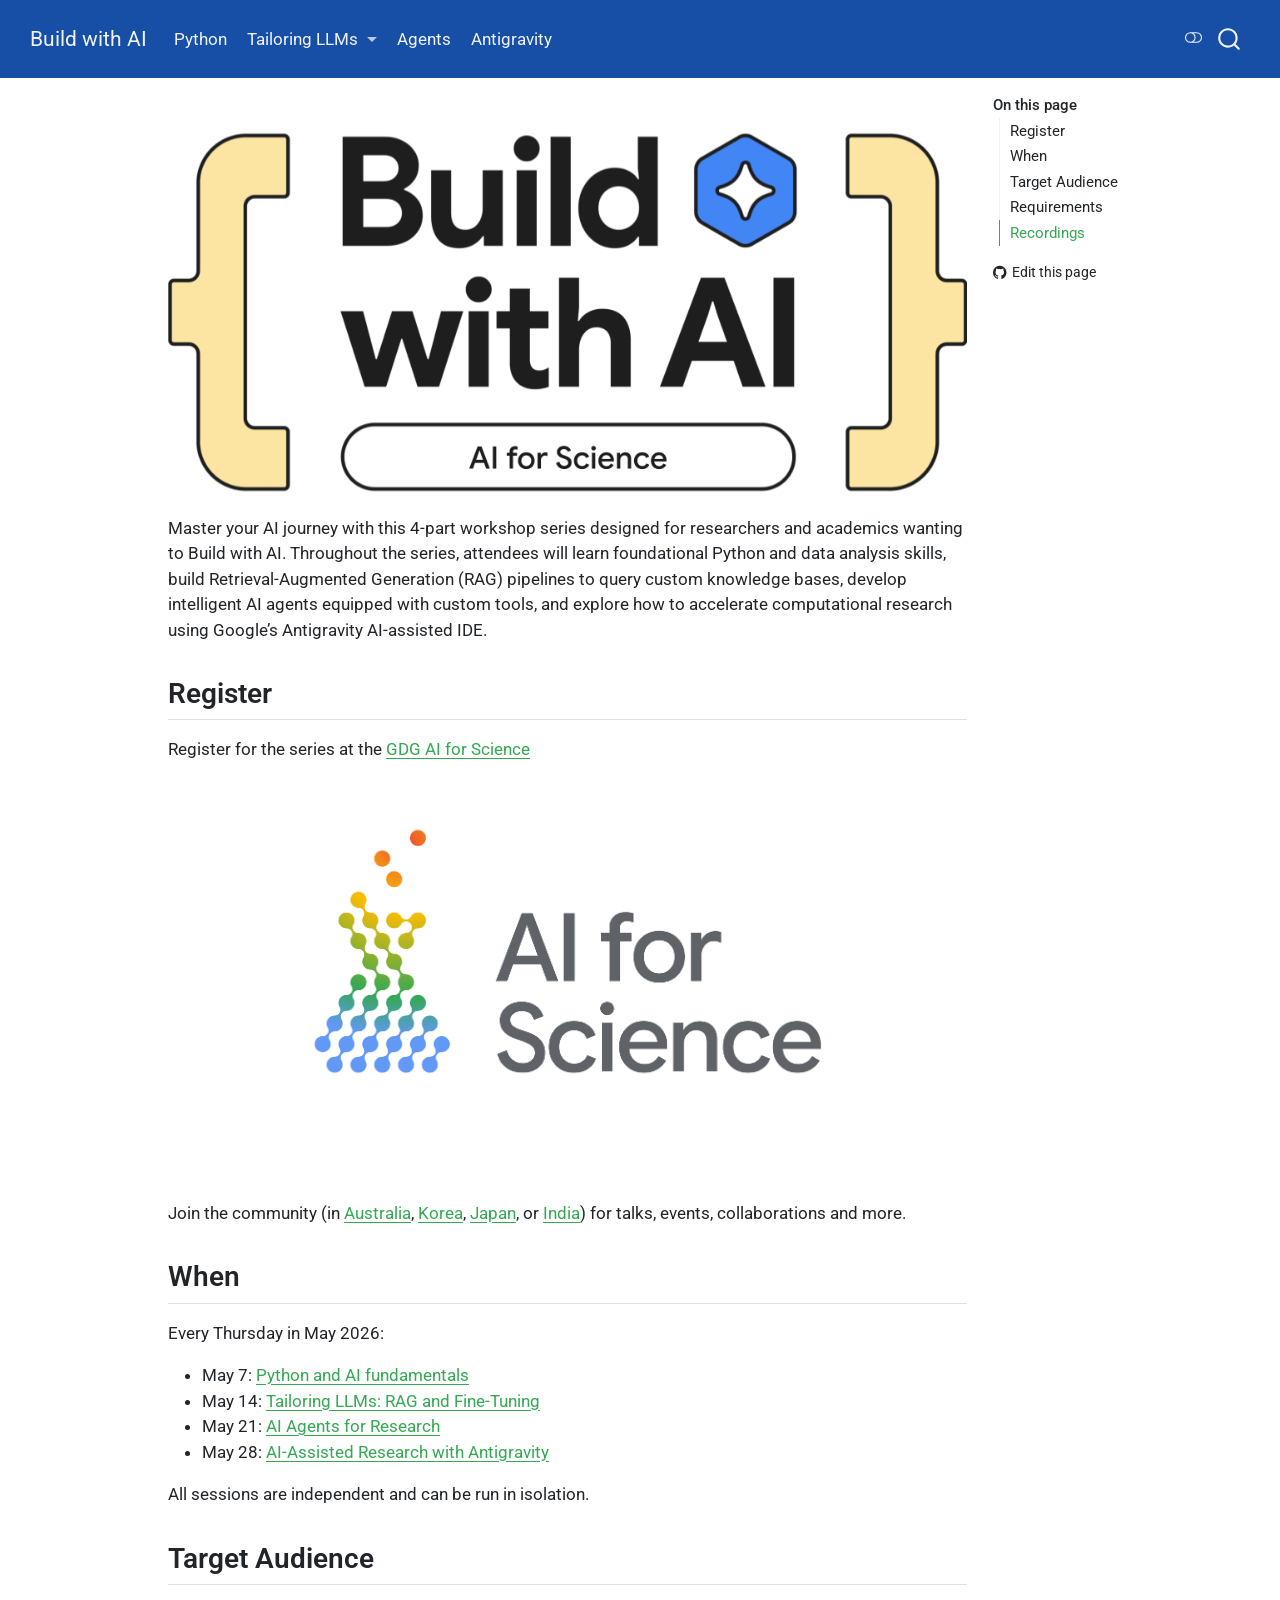
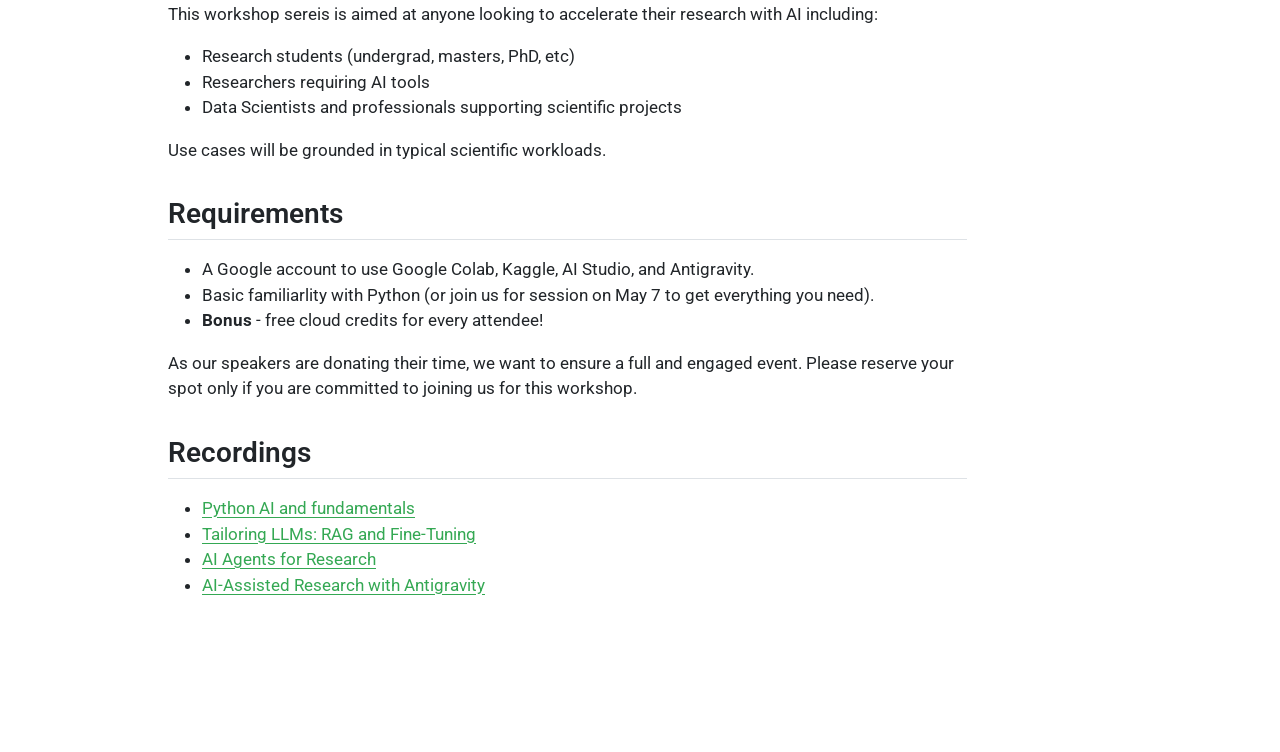
==== commit 39dcb731: "Built site for gh-pages" ====
--- a/index.html
+++ b/index.html
@@ -345,7 +345,7 @@
 </section>
 <section id="when" class="level2">
 <h2 class="anchored" data-anchor-id="when">When</h2>
-<p>Every Thursday in May:</p>
+<p>Every Thursday in May 2026:</p>
 <ul>
 <li>May 7: <a href="https://gdg.community.dev/events/details/google-gdg-ai-for-science-australia-presents-build-with-ai-python-and-ai-fundamentals/">Python and AI fundamentals</a></li>
 <li>May 14: <a href="https://gdg.community.dev/events/details/google-gdg-ai-for-science-australia-presents-build-with-ai-tailoring-llms-rag-and-fine-tuning/">Tailoring LLMs: RAG and Fine-Tuning</a></li>
@@ -379,7 +379,7 @@
 <li><a href="https://youtu.be/ENOLU_7OkE0">Python AI and fundamentals</a></li>
 <li><a href="https://youtu.be/pdTt57_pBSo">Tailoring LLMs: RAG and Fine-Tuning</a></li>
 <li><a href="https://youtu.be/T1MiU5A7STU">AI Agents for Research</a></li>
-<li>AI-Assisted Research with Antigravity … coming soon.</li>
+<li><a href="https://youtu.be/DxheR7YCH5I">AI-Assisted Research with Antigravity</a></li>
 </ul>
 
 
